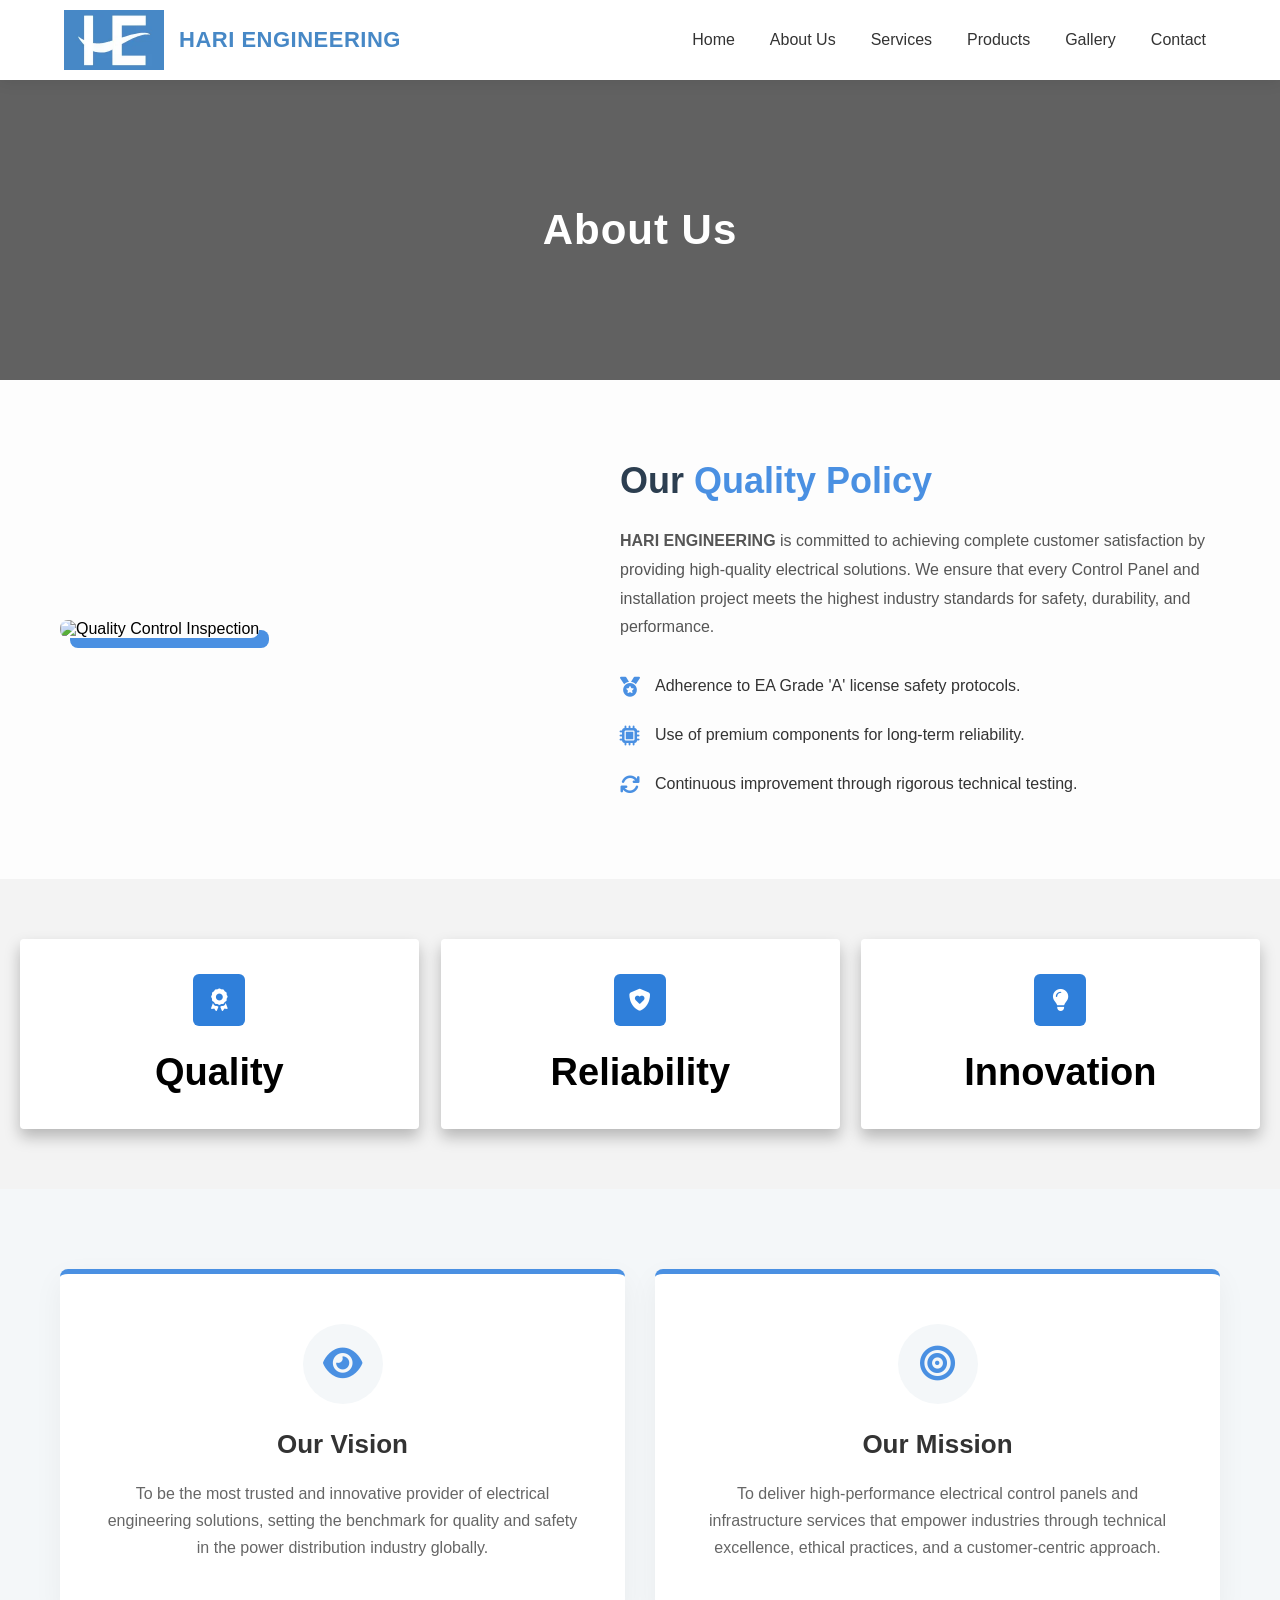
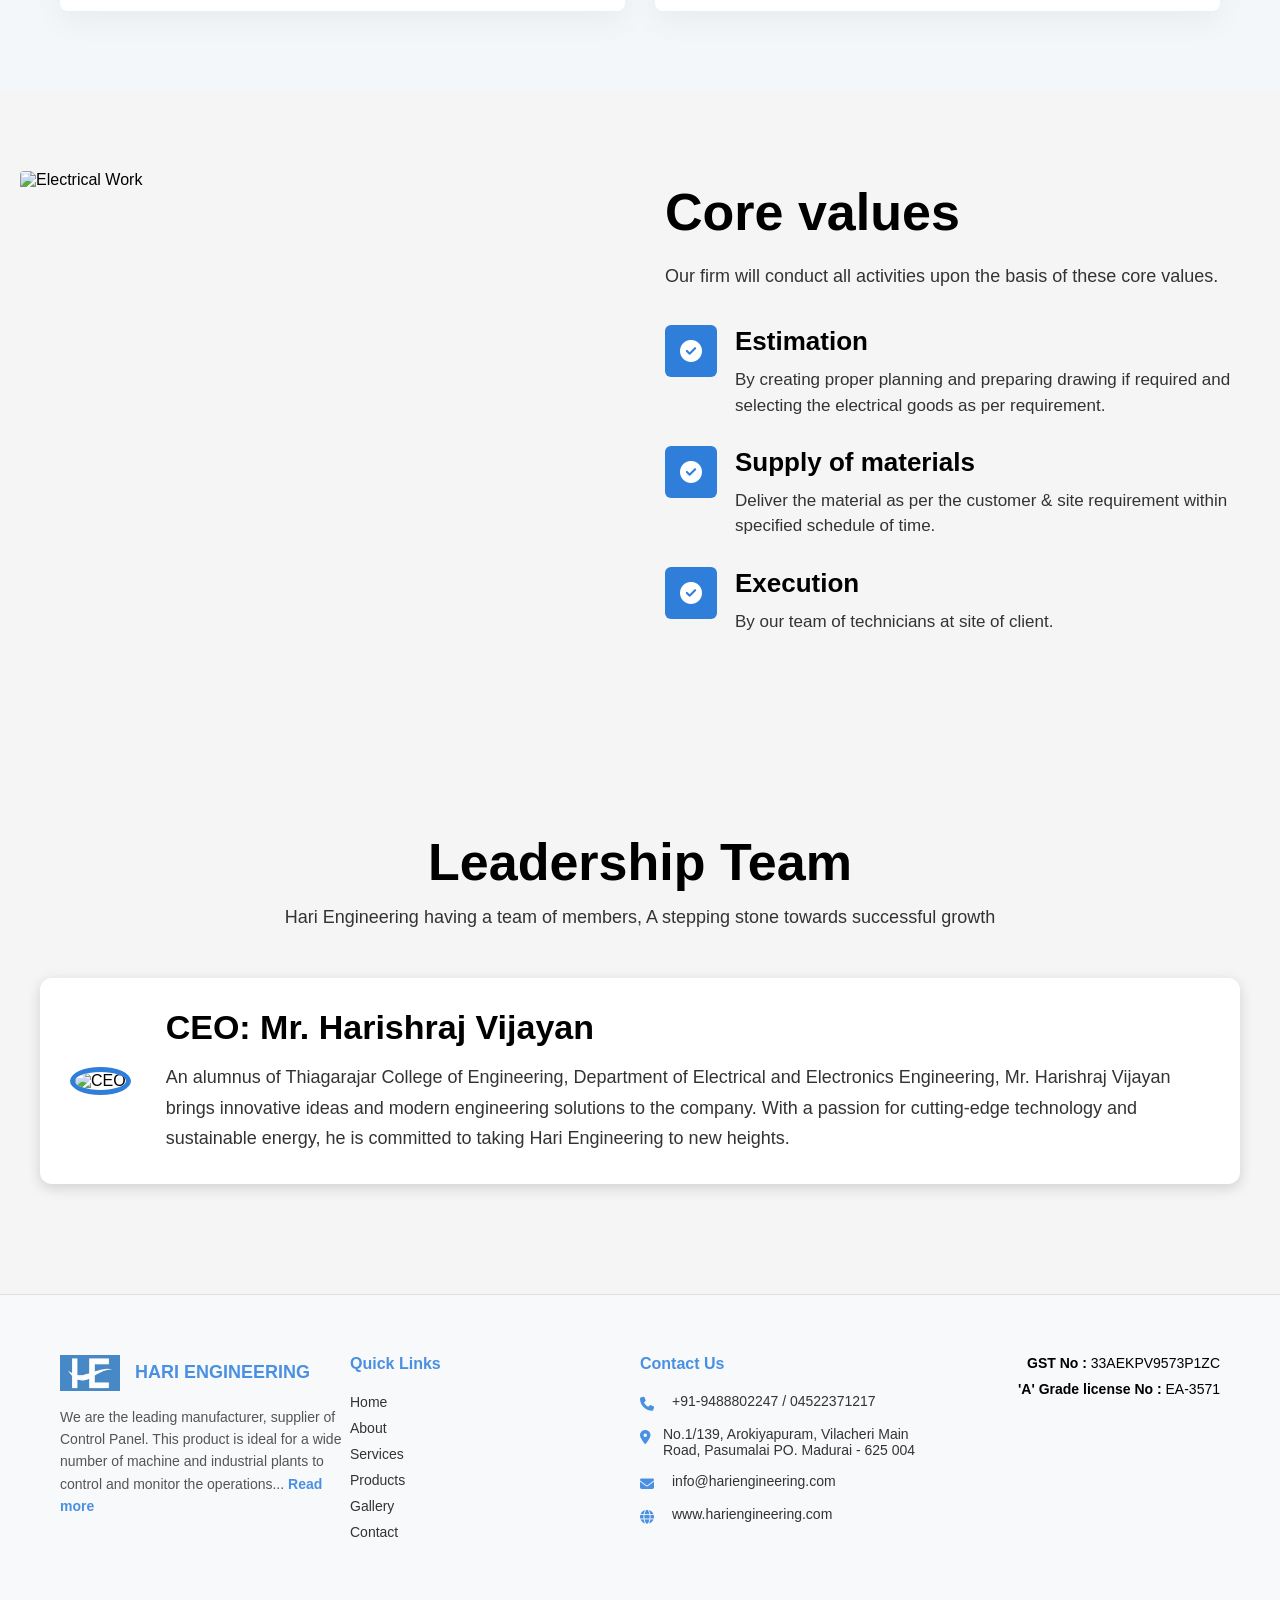
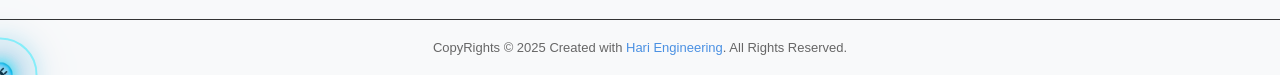
==== about.html @ 64776299 "finish" ====
<!doctype html>
<html lang="en">
  <head>
    <meta charset="UTF-8" />
    <meta name="viewport" content="width=device-width, initial-scale=1.0" />
    <title>Hari Engineering</title>
    <link rel="stylesheet" href="./assets/css/header.css" />
    <link rel="stylesheet" href="./assets/css/about-banner.css" />
    <link rel="stylesheet" href="./assets/css/about-content.css" />
    <link rel="stylesheet" href="./assets/css/footer.css" />
    <link
      rel="stylesheet"
      href="https://cdnjs.cloudflare.com/ajax/libs/font-awesome/6.5.2/css/all.min.css"
    />
    <link
      rel="stylesheet"
      href="https://cdnjs.cloudflare.com/ajax/libs/font-awesome/6.5.2/css/all.min.css"
    />
    <link rel="stylesheet" href="./assets/css/values.css" />
    <link rel="stylesheet" href="./assets/css/mission-vision.css" />
    <link rel="stylesheet" href="./assets/css/core-values.css" />
    <link rel="stylesheet" href="./assets/css/leadership.css" />

    <!-- AOS -->
    <link rel="stylesheet" href="https://unpkg.com/aos@2.3.4/dist/aos.css" />
  </head>

  <body>
    <header class="main-header">
      <nav class="navbar">
        <div class="logo-container">
          <a href="index.html" class="logo-link">
            <img
              src="./assets/images/logo.webp"
              alt="Hari Engineering Logo"
              class="header-logo"
            />
          </a>
          <div class="brand-text">
            <h1>HARI ENGINEERING</h1>
          </div>
        </div>

        <input type="checkbox" id="nav-check" />
        <label for="nav-check" class="nav-toggler">
          <span></span>
          <span></span>
          <span></span>
        </label>

        <ul class="nav-links">
          <li><a href="index.html">Home</a></li>
          <li><a href="about.html">About Us</a></li>
          <li><a href="services.html">Services</a></li>
          <li><a href="products.html">Products</a></li>
          <li><a href="gallery.html">Gallery</a></li>
          <li><a href="contact.html">Contact</a></li>
        </ul>
      </nav>
    </header>

    <section class="about-banner" data-aos="fade-up">
      <div class="banner-overlay">
        <div class="banner-content">
          <h1>About Us</h1>
        </div>
      </div>
    </section>

    <section class="quality-policy" data-aos="fade-right">
      <div class="container">
        <div class="policy-row">
          <div class="policy-image" data-aos="zoom-in">
            <img
              src="https://images.unsplash.com/photo-1504917595217-d4dc5ebe6122?q=80&w=800"
              alt="Quality Control Inspection"
            />
          </div>

          <div class="policy-content" data-aos="fade-left">
            <h2>Our <span class="highlight">Quality Policy</span></h2>
            <p>
              <strong>HARI ENGINEERING</strong> is committed to achieving
              complete customer satisfaction by providing high-quality
              electrical solutions. We ensure that every Control Panel and
              installation project meets the highest industry standards for
              safety, durability, and performance.
            </p>
            <div class="policy-points">
              <div class="point" data-aos="fade-up" data-aos-delay="100">
                <i class="fa-solid fa-medal"></i>
                <p>Adherence to EA Grade 'A' license safety protocols.</p>
              </div>
              <div class="point" data-aos="fade-up" data-aos-delay="200">
                <i class="fa-solid fa-microchip"></i>
                <p>Use of premium components for long-term reliability.</p>
              </div>
              <div class="point" data-aos="fade-up" data-aos-delay="300">
                <i class="fa-solid fa-arrows-rotate"></i>
                <p>
                  Continuous improvement through rigorous technical testing.
                </p>
              </div>
            </div>
          </div>
        </div>
      </div>
    </section>

    <section class="values-section" data-aos="fade-up">
      <div class="values-container">
        <div class="value-card" data-aos="flip-left" data-aos-delay="100">
          <div class="icon-box">
            <i class="fas fa-award"></i>
          </div>
          <h3>Quality</h3>
        </div>

        <div class="value-card" data-aos="flip-left" data-aos-delay="200">
          <div class="icon-box">
            <i class="fas fa-shield-heart"></i>
          </div>
          <h3>Reliability</h3>
        </div>

        <div class="value-card" data-aos="flip-left" data-aos-delay="300">
          <div class="icon-box">
            <i class="fas fa-lightbulb"></i>
          </div>
          <h3>Innovation</h3>
        </div>
      </div>
    </section>

    <section class="mission-vision" data-aos="fade-up">
      <div class="container">
        <div class="mv-grid">
          <div class="mv-card" data-aos="zoom-in-right">
            <div class="mv-icon">
              <i class="fa-solid fa-eye"></i>
            </div>
            <h3>Our Vision</h3>
            <p>
              To be the most trusted and innovative provider of electrical
              engineering solutions, setting the benchmark for quality and
              safety in the power distribution industry globally.
            </p>
          </div>

          <div class="mv-card" data-aos="zoom-in-left">
            <div class="mv-icon">
              <i class="fa-solid fa-bullseye"></i>
            </div>
            <h3>Our Mission</h3>
            <p>
              To deliver high-performance electrical control panels and
              infrastructure services that empower industries through technical
              excellence, ethical practices, and a customer-centric approach.
            </p>
          </div>
        </div>
      </div>
    </section>

    <section class="core-values" data-aos="fade-up">
      <div class="core-container">
        <div class="core-image" data-aos="zoom-in">
          <img
            src="https://images.unsplash.com/photo-1621905252507-b35492cc74b4?auto=format&fit=crop&w=1200&q=80"
            alt="Electrical Work"
          />
        </div>

        <div class="core-content" data-aos="fade-left">
          <h2>Core values</h2>
          <p class="subtitle">
            Our firm will conduct all activities upon the basis of these core
            values.
          </p>

          <div class="value-item" data-aos="fade-up" data-aos-delay="100">
            <div class="icon-box">
              <i class="fas fa-circle-check"></i>
            </div>
            <div>
              <h3>Estimation</h3>
              <p>
                By creating proper planning and preparing drawing if required
                and selecting the electrical goods as per requirement.
              </p>
            </div>
          </div>

          <div class="value-item" data-aos="fade-up" data-aos-delay="200">
            <div class="icon-box">
              <i class="fas fa-circle-check"></i>
            </div>
            <div>
              <h3>Supply of materials</h3>
              <p>
                Deliver the material as per the customer & site requirement
                within specified schedule of time.
              </p>
            </div>
          </div>

          <div class="value-item" data-aos="fade-up" data-aos-delay="300">
            <div class="icon-box">
              <i class="fas fa-circle-check"></i>
            </div>
            <div>
              <h3>Execution</h3>
              <p>By our team of technicians at site of client.</p>
            </div>
          </div>
        </div>
      </div>
    </section>

    <section class="leadership-section" data-aos="fade-up">
      <div class="leadership-container">
        <h2>Leadership Team</h2>
        <p class="leadership-subtitle">
          Hari Engineering having a team of members, A stepping stone towards
          successful growth
        </p>

        <div class="leader-card reverse" data-aos="zoom-in-up">
          <div class="leader-content">
            <h3>CEO: Mr. Harishraj Vijayan</h3>
            <p>
              An alumnus of Thiagarajar College of Engineering, Department of
              Electrical and Electronics Engineering, Mr. Harishraj Vijayan
              brings innovative ideas and modern engineering solutions to the
              company. With a passion for cutting-edge technology and
              sustainable energy, he is committed to taking Hari Engineering to
              new heights.
            </p>
          </div>

          <div class="leader-image">
            <img src="./assets/images/ceo.jpeg" alt="CEO" />
          </div>
        </div>
      </div>
    </section>

    <footer class="main-footer" data-aos="fade-up">
      <div class="footer-container">
        <div class="footer-col brand-info">
          <div class="footer-logo">
            <img src="./assets/images/logo.webp" alt="Hari Engineering Logo" />
            <div class="logo-text">
              <h3>HARI ENGINEERING</h3>
            </div>
          </div>
          <p class="brand-description">
            We are the leading manufacturer, supplier of Control Panel. This
            product is ideal for a wide number of machine and industrial plants
            to control and monitor the operations... <a href="#">Read more</a>
          </p>
        </div>

        <div class="footer-col">
          <h4>Quick Links</h4>
          <ul class="footer-links">
            <li><a href="index.html">Home</a></li>
            <li><a href="about.html">About</a></li>
            <li><a href="services.html">Services</a></li>
            <li><a href="products.html">Products</a></li>
            <li><a href="gallery.html">Gallery</a></li>
            <li><a href="contact.html">Contact</a></li>
          </ul>
        </div>

        <div class="footer-col">
          <h4>Contact Us</h4>
          <ul class="contact-details">
            <li>
              <i class="fa-solid fa-phone"></i>
              <span>+91-9488802247 / 04522371217</span>
            </li>
            <li>
              <i class="fa-solid fa-location-dot"></i>
              <span>
                No.1/139, Arokiyapuram, Vilacheri Main Road, Pasumalai PO.
                Madurai - 625 004
              </span>
            </li>
            <li>
              <i class="fa-solid fa-envelope"></i>
              <span>info@hariengineering.com</span>
            </li>
            <li>
              <i class="fa-solid fa-globe"></i>
              <span>www.hariengineering.com</span>
            </li>
          </ul>
        </div>

        <div class="footer-col license-info">
          <p><strong>GST No :</strong> 33AEKPV9573P1ZC</p>
          <p><strong>'A' Grade license No :</strong> EA-3571</p>
        </div>
      </div>

      <div class="footer-bottom">
        <p>
          CopyRights © 2025 Created with <span>Hari Engineering</span>. All
          Rights Reserved.
        </p>
      </div>
    </footer>

    <div class="electric-cursor"></div>

    <script src="./assets/js/header.js"></script>
    <script src="./assets/js/values.js"></script>
    <script src="./assets/js/core-values.js"></script>
    <script src="./assets/js/leadership.js"></script>

    <!-- AOS -->
    <script src="https://unpkg.com/aos@2.3.4/dist/aos.js"></script>
    <script>
      AOS.init({
        duration: 1000,
        once: true,
        offset: 120,
        easing: "ease-in-out",
      });
    </script>
  </body>
</html>
---- assets/css/header.css ----
/* --- RESET --- */
* {
  margin: 0;
  padding: 0;
  box-sizing: border-box;
  font-family: "Segoe UI", Tahoma, Geneva, Verdana, sans-serif;
}

/* --- HEADER --- */
.main-header {
  background-color: #ffffff;
  padding: 10px 5%;
  box-shadow: 0 2px 15px rgba(0, 0, 0, 0.08);
  position: sticky;
  top: 0;
  z-index: 9999;
}

.hero-section {
  position: relative;
  z-index: 1;
}

.navbar {
  display: flex;
  justify-content: space-between;
  align-items: center;
  max-width: 1400px;
  margin: 0 auto;
}

/* --- LOGO --- */
.logo-container {
  display: flex;
  align-items: center;
  gap: 15px;
}

.header-logo {
  height: 60px;
  width: auto;
  display: block;
  transition: transform 0.3s ease;
}

.header-logo:hover {
  transform: scale(1.05);
}

.brand-text h1 {
  font-size: 22px;
  color: #4788c6;
  letter-spacing: 0.5px;
  line-height: 1.1;
  font-weight: 700;
}

/* --- NAV LINKS --- */
.nav-links {
  display: flex;
  list-style: none;
  gap: 15px;
}

.nav-links a {
  text-decoration: none;
  color: #333;
  font-weight: 500;
  font-size: 16px;
  padding: 8px 10px;
  position: relative;
  transition: color 0.3s ease;
}

.nav-links a:hover {
  color: #4788c6;
  text-shadow:
    0 0 5px #4788c6,
    0 0 10px #4788c6,
    0 0 20px #4788c6,
    0 0 40px #00eaff;
  animation: flicker 0.8s infinite;
}

.nav-links a::after {
  content: "";
  position: absolute;
  left: 0;
  bottom: 0;
  width: 0%;
  height: 2px;
  background: linear-gradient(
    90deg,
    transparent,
    #00eaff,
    #4788c6,
    #00eaff,
    transparent
  );
  background-size: 200%;
  box-shadow:
    0 0 10px #00eaff,
    0 0 20px #4788c6;
  transition: width 0.4s ease;
}

.nav-links a:hover::after {
  width: 100%;
  animation: electricFlow 0.6s linear infinite;
}

@keyframes electricFlow {
  0% {
    background-position: 0%;
  }
  100% {
    background-position: 200%;
  }
}

@keyframes flicker {
  0%,
  18%,
  22%,
  25%,
  53%,
  57%,
  100% {
    opacity: 1;
  }
  20%,
  24%,
  55% {
    opacity: 0.4;
  }
}

/* --- MOBILE NAV --- */
#nav-check {
  display: none;
}

.nav-toggler {
  display: none;
  cursor: pointer;
}

@media (max-width: 992px) {
  .nav-toggler {
    display: block;
  }

  .nav-toggler span {
    display: block;
    width: 25px;
    height: 3px;
    background: #333;
    margin: 5px;
    transition: 0.3s;
    border-radius: 3px;
  }

  .nav-links {
    position: absolute;
    top: 100%;
    left: 0;
    width: 100%;
    background: #fff;
    flex-direction: column;
    align-items: center;
    max-height: 0;
    padding: 0;
    overflow: hidden;
    transition: max-height 0.4s ease-in-out;
    box-shadow: 0 10px 15px rgba(0, 0, 0, 0.05);
  }

  .nav-links li {
    width: 100%;
    border-top: 1px solid #f8f9fa;
  }

  .nav-links a {
    padding: 18px;
    display: block;
    text-align: center;
  }

  #nav-check:checked ~ .nav-links {
    max-height: 500px;
    padding-bottom: 10px;
  }
}

/* --- FIXED CONTACT --- */
.fixed-contact-container {
  position: fixed;
  bottom: 30px;
  left: 30px;
  right: 30px;
  display: flex;
  justify-content: space-between;
  align-items: center;
  z-index: 9999;
  pointer-events: none;
}

.whatsapp-fixed,
.contact-pill-fixed {
  pointer-events: auto;
}

.whatsapp-fixed img {
  width: 60px;
  height: 60px;
}

.contact-pill-fixed {
  display: flex;
  align-items: center;
  background: #ffffff;
  padding: 6px 6px 6px 20px;
  border-radius: 50px;
  box-shadow: 0 4px 20px rgba(0, 0, 0, 0.15);
}

.phone-fixed {
  background: #4788c6;
  width: 45px;
  height: 45px;
  display: flex;
  align-items: center;
  justify-content: center;
  border-radius: 50%;
}

/* --- MOBILE FIX --- */
@media (max-width: 768px) {
  .fixed-contact-container {
    bottom: 20px;
    left: 15px;
    right: 15px;
  }

  .contact-pill-fixed span {
    display: none;
  }

  .contact-pill-fixed {
    padding: 0;
    background: transparent;
    box-shadow: none;
  }
}

/* ========================= */
/* CUSTOM IMAGE CURSOR STYLE */
/* ========================= */

body.hide-cursor {
  cursor: none;
}

.electric-cursor {
  position: fixed;
  width: 25px;
  height: 25px;
  background: url("../images/cursor.png") no-repeat center center;
  background-size: contain;
  background-repeat: no-repeat;
  pointer-events: none;
  transform: translate(-50%, -50%);
  z-index: 99999;
  transition: transform 0.05s linear;
  filter: drop-shadow(0 0 8px #00eaff) drop-shadow(0 0 18px #4788c6);
}

/* Glow ring */
.electric-cursor::after {
  content: "";
  position: absolute;
  width: 70px;
  height: 70px;
  border: 2px solid rgba(0, 234, 255, 0.4);
  border-radius: 50%;
  top: 50%;
  left: 50%;
  transform: translate(-50%, -50%);
  animation: pulseRing 1s infinite;
}

@keyframes pulseRing {
  0% {
    transform: translate(-50%, -50%) scale(0.6);
    opacity: 0.8;
  }
  100% {
    transform: translate(-50%, -50%) scale(1.5);
    opacity: 0;
  }
}
---- assets/css/about-banner.css ----
.about-banner {
  /* Sample high-quality industrial background image */
  background-image: url("https://images.unsplash.com/photo-1581092160562-40aa08e78837?q=80&w=2000&auto=format&fit=crop");
  background-size: cover;
  background-position: center;
  background-repeat: no-repeat;
  height: 300px; /* Standard banner height */
  position: relative;
  width: 100%;
}

.banner-overlay {
  background-color: rgba(0, 0, 0, 0.6); /* Dark overlay to make text pop */
  width: 100%;
  height: 100%;
  display: flex;
  align-items: center;
  justify-content: center;
}

.banner-content h1 {
  color: #ffffff;
  font-size: 42px;
  font-weight: 700;
  text-transform: capitalize;
  letter-spacing: 1px;
  margin: 0;
  font-family: "Segoe UI", Tahoma, Geneva, Verdana, sans-serif;
}

/* --- Mobile Responsiveness --- */

@media (max-width: 768px) {
  .about-banner {
    height: 200px; /* Slightly shorter on mobile */
  }

  .banner-content h1 {
    font-size: 32px; /* Smaller font for mobile screens */
  }
}

@media (max-width: 480px) {
  .about-banner {
    height: 150px;
  }

  .banner-content h1 {
    font-size: 28px;
  }
}
---- assets/css/about-content.css ----
.quality-policy {
  padding: 80px 0;
  background-color: #fdfdfd;
  font-family: "Segoe UI", Tahoma, Geneva, Verdana, sans-serif;
}

.container {
  max-width: 1200px;
  margin: 0 auto;
  padding: 0 20px;
}

.policy-row {
  display: flex;
  align-items: center;
  gap: 60px;
}

.policy-image {
  flex: 1;
}

.policy-image img {
  width: 100%;
  border-radius: 8px;
  box-shadow: 10px 10px 0px #4a90e2; /* Creative accent border */
}

.policy-content {
  flex: 1.2;
}

.policy-content h2 {
  font-size: 36px;
  color: #2c3e50;
  margin-bottom: 25px;
}

.policy-content .highlight {
  color: #4a90e2;
}

.policy-content p {
  font-size: 16px;
  line-height: 1.8;
  color: #555;
  margin-bottom: 30px;
}

.policy-points {
  display: flex;
  flex-direction: column;
  gap: 20px;
}

.point {
  display: flex;
  align-items: flex-start;
  gap: 15px;
}

.point i {
  font-size: 20px;
  color: #4a90e2;
  margin-top: 5px;
}

.point p {
  margin: 0;
  font-weight: 500;
  color: #333;
}

/* --- Responsive Design --- */

@media (max-width: 992px) {
  .policy-row {
    flex-direction: column; /* Stack image on top for tablets */
    gap: 40px;
    text-align: center;
  }

  .point {
    justify-content: center;
    text-align: left;
  }
}

@media (max-width: 576px) {
  .policy-content h2 {
    font-size: 28px;
  }

  .policy-image img {
    box-shadow: 5px 5px 0px #4a90e2;
  }
}
---- assets/css/footer.css ----
.main-footer {
  background-color: #f8f9fa; /* Light grey background from your image */
  padding: 60px 0 20px 0;
  font-family: "Segoe UI", Arial, sans-serif;
  border-top: 1px solid #e0e0e0;
}

.footer-container {
  max-width: 1200px;
  margin: 0 auto;
  display: flex;
  justify-content: space-between;
  padding: 0 20px;
  flex-wrap: wrap;
}

.footer-col {
  flex: 1;
  min-width: 250px;
  margin-bottom: 30px;
}

/* Brand styling */
.footer-logo {
  display: flex;
  align-items: center;
  margin-bottom: 15px;
}

.footer-logo img {
  width: 60px;
  margin-right: 15px;
}

.logo-text h3 {
  margin: 0;
  color: #4a90e2;
  font-size: 18px;
}

.brand-description {
  font-size: 14px;
  line-height: 1.6;
  color: #555;
  max-width: 300px;
}

.brand-description a {
  color: #4a90e2;
  text-decoration: none;
  font-weight: 600;
}

/* Column Headings */
.footer-col h4 {
  color: #4a90e2;
  margin-bottom: 20px;
  position: relative;
}

/* Lists */
.footer-links,
.contact-details {
  list-style: none;
  padding: 0;
}

.footer-links li {
  margin-bottom: 8px;
}

.footer-links a {
  text-decoration: none;
  color: #333;
  font-size: 14px;
  transition: 0.3s;
}

.footer-links a:hover {
  color: #4a90e2;
  padding-left: 5px;
}

/* Contact Icons */
.contact-details li {
  display: flex;
  align-items: flex-start;
  margin-bottom: 15px;
  font-size: 14px;
  color: #333;
}

.contact-details i {
  color: #4a90e2;
  margin-right: 12px;
  margin-top: 4px;
  width: 20px;
}

/* License Info */
.license-info {
  text-align: right;
  font-size: 14px;
}

.license-info p {
  margin-bottom: 10px;
}

/* Bottom Bar */
.footer-bottom {
  border-top: 1px solid #333;
  margin-top: 40px;
  padding-top: 20px;
  text-align: center;
  font-size: 13px;
  color: #666;
}

.footer-bottom span {
  color: #4a90e2;
}

/* --- Mobile Responsiveness --- */
@media (max-width: 768px) {
  .footer-container {
    flex-direction: column;
    text-align: left;
  }

  .footer-col {
    width: 100%;
    border-bottom: 1px solid #eee;
    padding-bottom: 20px;
  }

  .license-info {
    text-align: left;
  }
}
---- assets/css/values.css ----
* {
  margin: 0;
  padding: 0;
  box-sizing: border-box;
  font-family: Arial, sans-serif;
}

body {
  background: #f3f3f3;
}

.values-section {
  padding: 60px 20px;
}

.values-container {
  max-width: 1500px;
  margin: auto;
  display: grid;
  grid-template-columns: repeat(3, 1fr);
  gap: 22px;
}

.value-card {
  background: #fff;
  padding: 35px 20px;
  text-align: center;
  border-radius: 4px;
  box-shadow: 0 8px 15px rgba(0, 0, 0, 0.25);
  transition: all 0.4s ease;
  cursor: pointer;
}

.value-card:hover {
  transform: translateY(-8px);
  box-shadow: 0 12px 22px rgba(0, 0, 0, 0.3);
}

.icon-box {
  width: 55px;
  height: 55px;
  background: #4a90e2;
  margin: 0 auto 25px;
  border-radius: 8px;
  display: flex;
  align-items: center;
  justify-content: center;
}

.icon-box i {
  font-size: 28px;
  color: white;
}

.value-card h3 {
  font-size: 38px;
  font-weight: 700;
  color: #000;
}

/* Tablet */
@media (max-width: 992px) {
  .values-container {
    grid-template-columns: repeat(2, 1fr);
  }

  .value-card h3 {
    font-size: 30px;
  }
}

/* Mobile */
@media (max-width: 600px) {
  .values-container {
    grid-template-columns: 1fr;
  }

  .value-card {
    padding: 30px 15px;
  }

  .value-card h3 {
    font-size: 26px;
  }

  .icon-box {
    width: 50px;
    height: 50px;
  }

  .icon-box i {
    font-size: 24px;
  }
}
---- assets/css/mission-vision.css ----
.mission-vision {
  padding: 80px 0;
  background-color: #f4f7f9;
  font-family: "Segoe UI", Tahoma, Geneva, Verdana, sans-serif;
}

.container {
  max-width: 1200px;
  margin: 0 auto;
  padding: 0 20px;
}

.mv-grid {
  display: grid;
  grid-template-columns: repeat(2, 1fr); /* 2 columns on desktop */
  gap: 30px;
}

.mv-card {
  background: #ffffff;
  padding: 50px 40px;
  border-radius: 8px;
  text-align: center;
  box-shadow: 0 10px 30px rgba(0, 0, 0, 0.05);
  border-top: 5px solid #4a90e2; /* Brand Blue accent */
  transition:
    transform 0.3s ease,
    box-shadow 0.3s ease;
}

.mv-card:hover {
  transform: translateY(-10px);
  box-shadow: 0 15px 40px rgba(0, 0, 0, 0.1);
}

.mv-icon {
  width: 80px;
  height: 80px;
  background-color: #f4f7f9;
  color: #4a90e2;
  font-size: 35px;
  border-radius: 50%;
  display: flex;
  align-items: center;
  justify-content: center;
  margin: 0 auto 25px auto;
}

.mv-card h3 {
  font-size: 26px;
  color: #333;
  margin-bottom: 20px;
  font-weight: 700;
}

.mv-card p {
  font-size: 16px;
  line-height: 1.7;
  color: #666;
  margin: 0;
}

/* --- Any Device Responsiveness --- */

@media (max-width: 768px) {
  .mv-grid {
    grid-template-columns: 1fr; /* Stacks vertically on tablets/phones */
    gap: 20px;
  }

  .mv-card {
    padding: 40px 25px;
  }

  .mission-vision {
    padding: 60px 0;
  }
}

@media (max-width: 480px) {
  .mv-card h3 {
    font-size: 22px;
  }

  .mv-card p {
    font-size: 15px;
  }
}
---- assets/css/core-values.css ----
.core-values {
  padding: 80px 20px;
  background: #f5f5f5;
}

.core-container {
  max-width: 1400px;
  margin: auto;
  display: flex;
  align-items: flex-start;
  justify-content: space-between;
  gap: 50px;
}

/* LEFT IMAGE */
.core-image {
  flex: 1;
}

.core-image img {
  width: 100%;
  max-width: 650px;
  height: 420px;
  object-fit: cover;
  display: block;
  border-radius: 4px;
}

/* RIGHT CONTENT */
.core-content {
  flex: 1;
  padding-top: 10px;
  display: flex;
  flex-direction: column;
}

.core-content h2 {
  font-size: 52px;
  font-weight: 700;
  color: #000;
  margin-bottom: 18px;
  line-height: 1.2;
}

.subtitle {
  font-size: 18px;
  color: #333;
  line-height: 1.6;
  margin-bottom: 35px;
  max-width: 600px;
}

/* VALUE ITEMS */
.value-item {
  display: flex;
  align-items: flex-start;
  gap: 18px;
  margin-bottom: 28px;
  width: 100%;
}

.value-item > div:last-child {
  flex: 1;
}

.icon-box {
  width: 52px;
  min-width: 52px;
  height: 52px;
  background: #2f7fda;
  border-radius: 6px;
  display: flex;
  align-items: center;
  justify-content: center;
  flex-shrink: 0;
}

.icon-box i {
  color: #fff;
  font-size: 22px;
}

/* TEXT RESET */
.value-item h3,
.value-item p {
  margin: 0;
}

.value-item h3 {
  font-size: 26px;
  font-weight: 700;
  color: #000;
  margin-bottom: 8px;
  line-height: 1.3;
}

.value-item p {
  font-size: 17px;
  color: #333;
  line-height: 1.5;
  margin-top: 8px;
  max-width: 550px;
}

/* TABLET */
@media (max-width: 992px) {
  .core-container {
    flex-direction: column;
    gap: 35px;
  }

  .core-image img {
    max-width: 100%;
    height: 380px;
  }

  .core-content h2 {
    font-size: 40px;
  }

  .subtitle {
    font-size: 16px;
  }

  .value-item h3 {
    font-size: 24px;
  }

  .value-item p {
    font-size: 16px;
  }
}

/* MOBILE */
@media (max-width: 600px) {
  .core-values {
    padding: 60px 15px;
  }

  .core-container {
    gap: 25px;
  }

  .core-image img {
    height: 260px;
  }

  .core-content h2 {
    font-size: 32px;
  }

  .subtitle {
    font-size: 15px;
    margin-bottom: 28px;
  }

  .value-item {
    gap: 14px;
    margin-bottom: 22px;
  }

  .value-item h3 {
    font-size: 21px;
  }

  .value-item p {
    font-size: 14px;
    margin-top: 6px;
  }

  .icon-box {
    width: 42px;
    min-width: 42px;
    height: 42px;
  }

  .icon-box i {
    font-size: 18px;
  }
}
---- assets/css/leadership.css ----
.leadership-section {
  padding: 80px 20px;
  background: #f5f5f5;
}

.leadership-container {
  max-width: 1200px;
  margin: auto;
}

.leadership-container h2 {
  text-align: center;
  font-size: 52px;
  font-weight: 700;
  margin-bottom: 15px;
  color: #000;
}

.leadership-subtitle {
  text-align: center;
  font-size: 18px;
  color: #333;
  margin-bottom: 50px;
}

/* Cards */
.leader-card {
  display: flex;
  align-items: center;
  gap: 35px;
  background: #fff;
  padding: 30px;
  border-radius: 12px;
  box-shadow: 0 4px 14px rgba(0, 0, 0, 0.15);
  margin-bottom: 30px;
}

.leader-card.reverse {
  flex-direction: row-reverse;
}

.leader-image img {
  width: 180px;
  height: 180px;
  border-radius: 50%;
  object-fit: cover;
  border: 5px solid #2f7fda;
}

.leader-content {
  flex: 1;
}

.leader-content h3 {
  font-size: 34px;
  font-weight: 700;
  margin-bottom: 15px;
  color: #000;
}

.leader-content p {
  font-size: 18px;
  line-height: 1.7;
  color: #333;
}

/* Tablet */
@media (max-width: 992px) {
  .leader-card,
  .leader-card.reverse {
    flex-direction: column;
    text-align: center;
  }

  .leader-content h3 {
    font-size: 28px;
  }

  .leader-content p {
    font-size: 16px;
  }
}

/* Mobile */
@media (max-width: 600px) {
  .leadership-section {
    padding: 60px 15px;
  }

  .leadership-container h2 {
    font-size: 34px;
  }

  .leadership-subtitle {
    font-size: 15px;
    margin-bottom: 35px;
  }

  .leader-card {
    padding: 22px;
    gap: 20px;
  }

  .leader-image img {
    width: 130px;
    height: 130px;
  }

  .leader-content h3 {
    font-size: 22px;
  }

  .leader-content p {
    font-size: 14px;
    line-height: 1.6;
  }
}
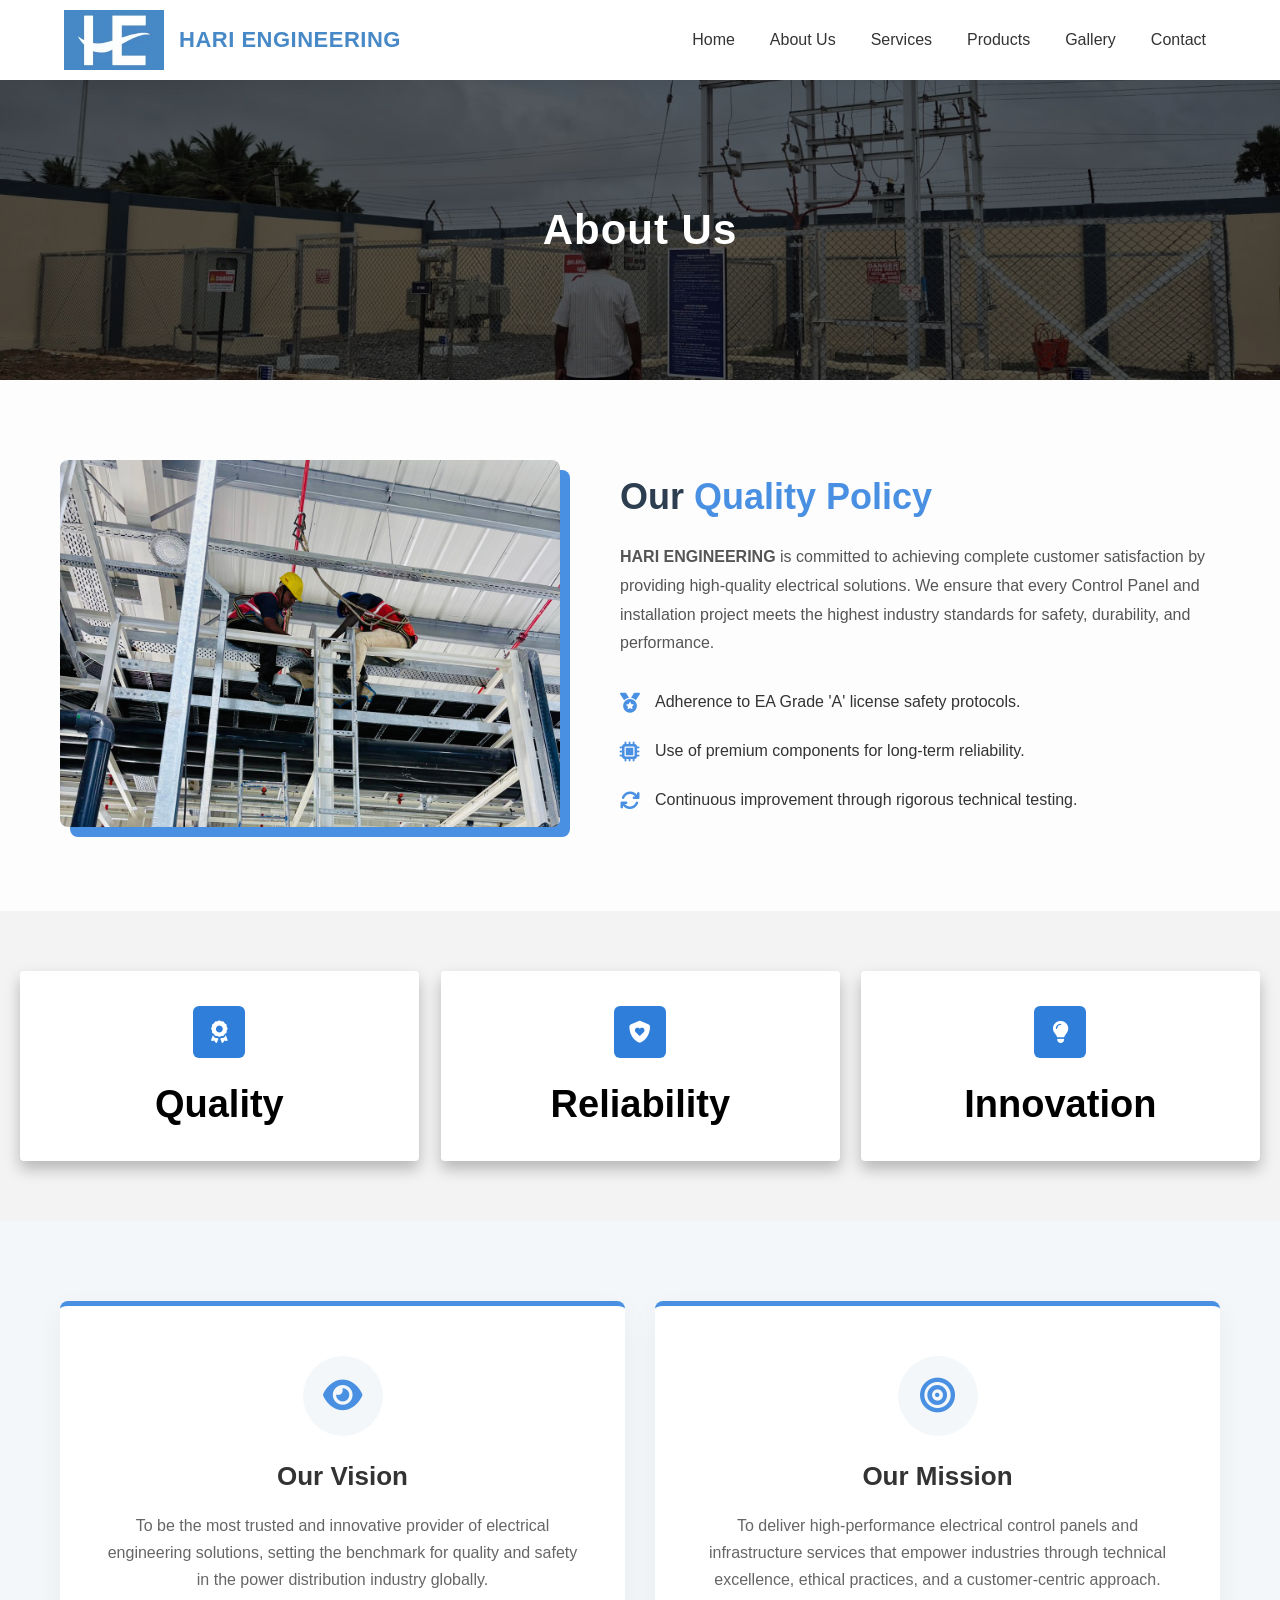
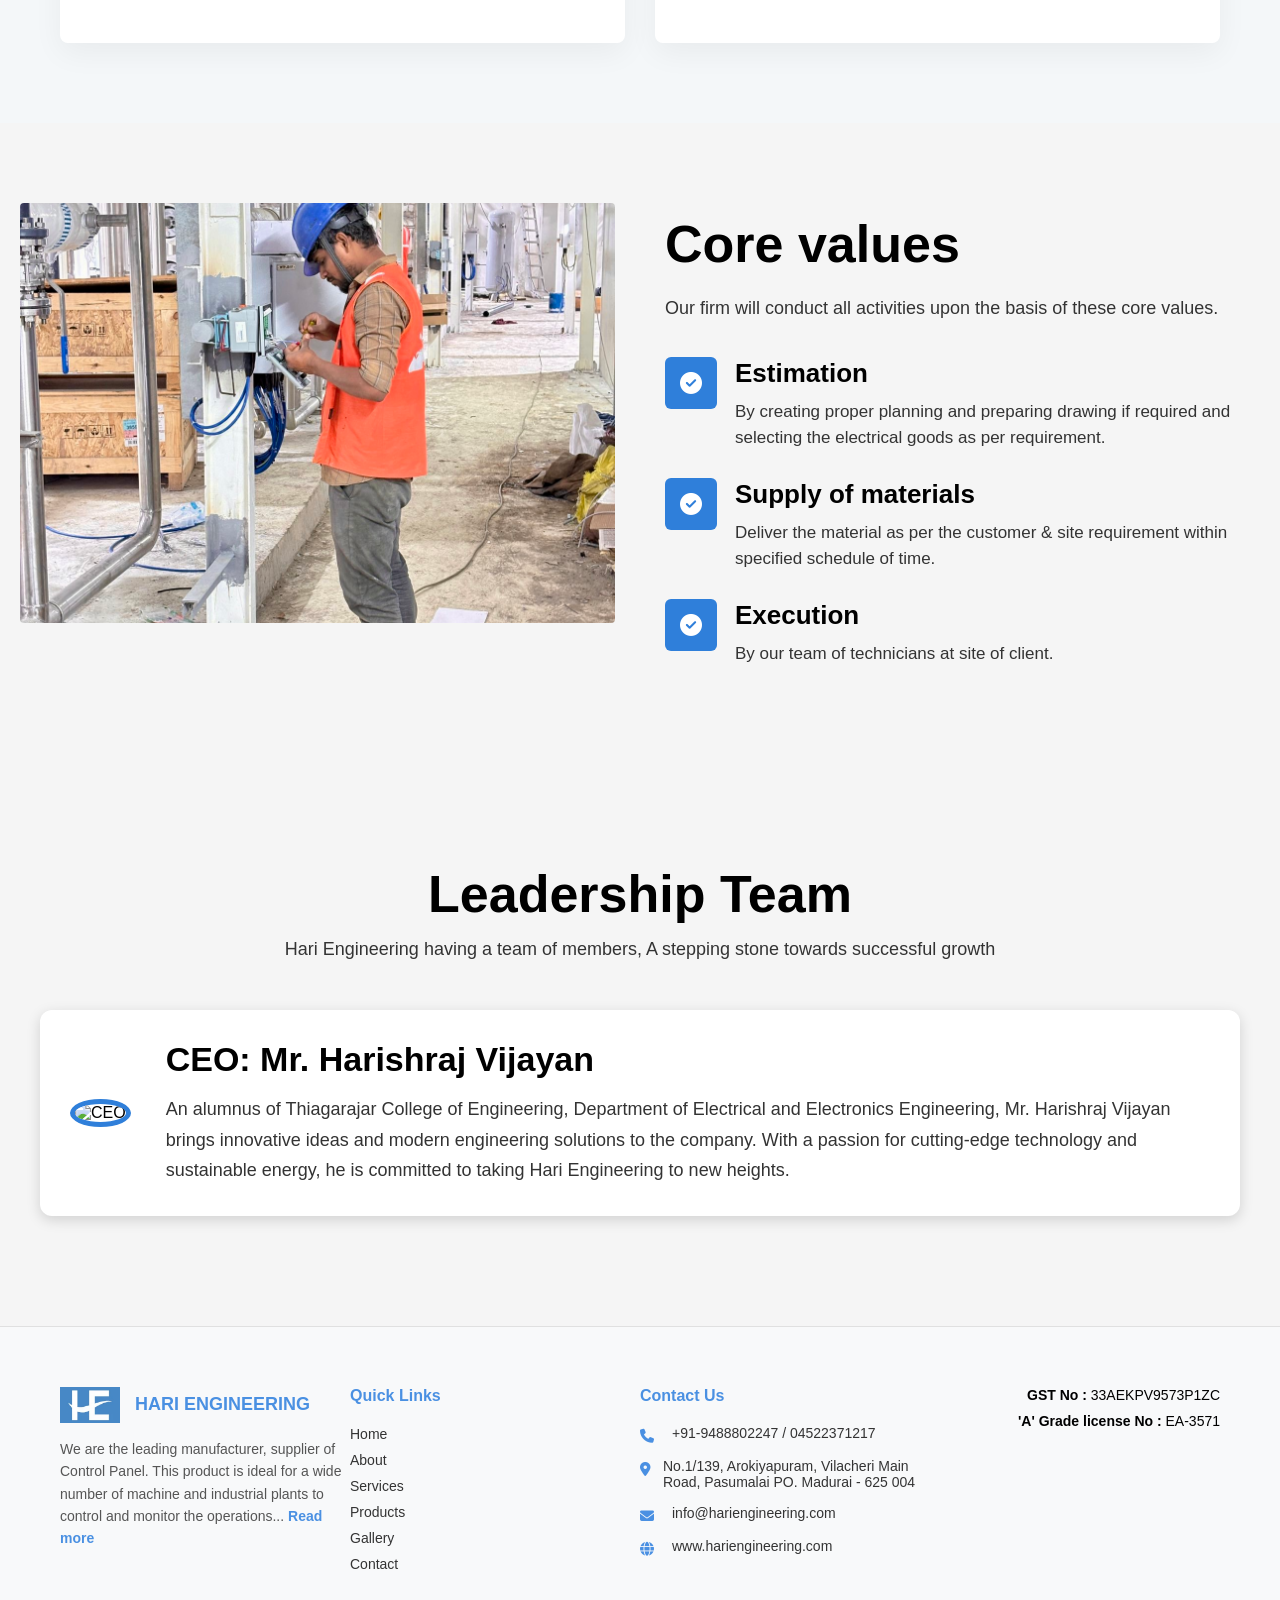
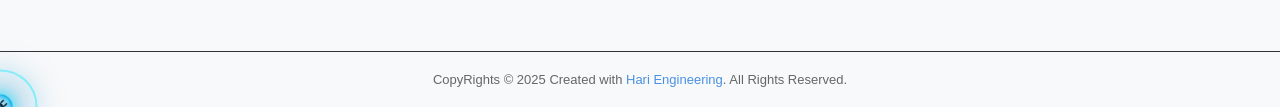
==== commit fdefd67b: "finish" ====
--- a/about.html
+++ b/about.html
@@ -72,7 +72,7 @@
         <div class="policy-row">
           <div class="policy-image" data-aos="zoom-in">
             <img
-              src="https://images.unsplash.com/photo-1504917595217-d4dc5ebe6122?q=80&w=800"
+              src="./assets/images/1.jpeg"
               alt="Quality Control Inspection"
             />
           </div>
@@ -165,10 +165,7 @@
     <section class="core-values" data-aos="fade-up">
       <div class="core-container">
         <div class="core-image" data-aos="zoom-in">
-          <img
-            src="https://images.unsplash.com/photo-1621905252507-b35492cc74b4?auto=format&fit=crop&w=1200&q=80"
-            alt="Electrical Work"
-          />
+          <img src="./assets/images/2.jpeg" alt="Electrical Work" />
         </div>
 
         <div class="core-content" data-aos="fade-left">
--- a/assets/css/about-banner.css
+++ b/assets/css/about-banner.css
@@ -1,6 +1,6 @@
 .about-banner {
   /* Sample high-quality industrial background image */
-  background-image: url("https://images.unsplash.com/photo-1581092160562-40aa08e78837?q=80&w=2000&auto=format&fit=crop");
+  background-image: url("../images/11.jpeg");
   background-size: cover;
   background-position: center;
   background-repeat: no-repeat;
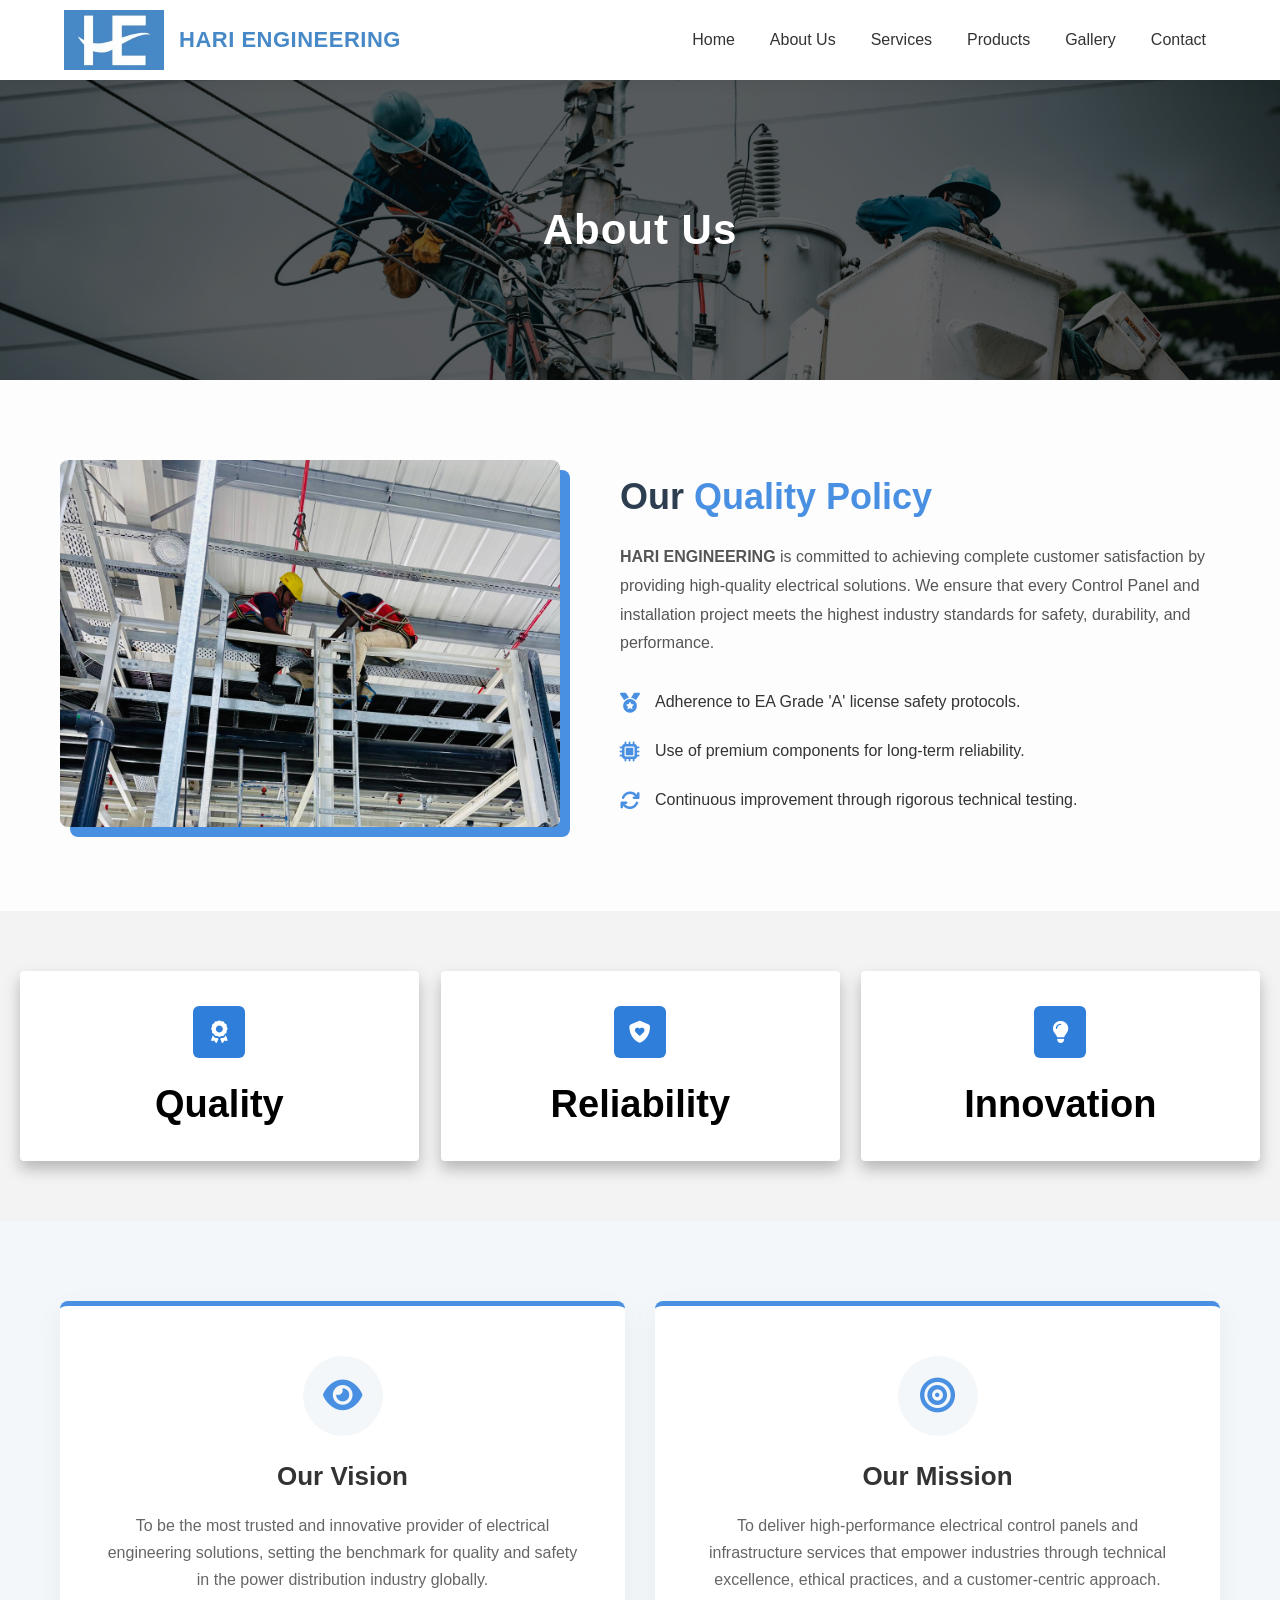
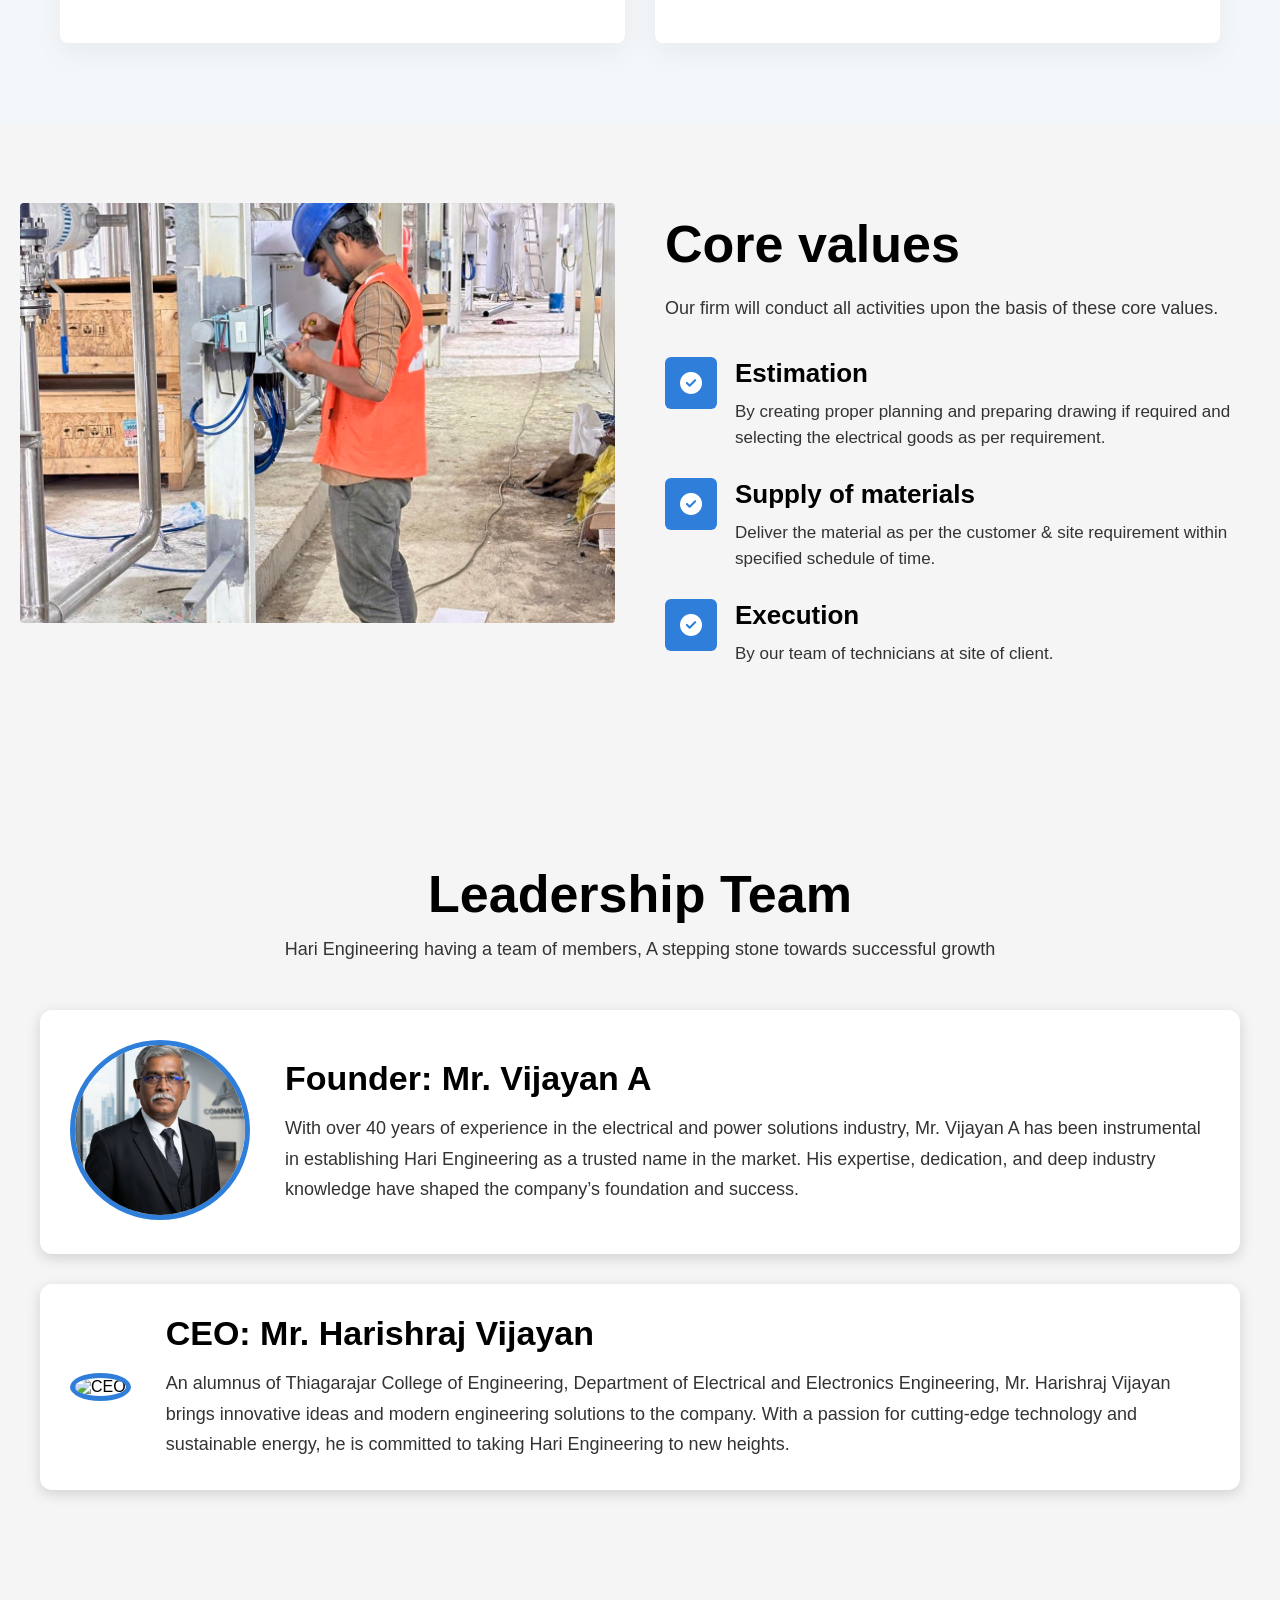
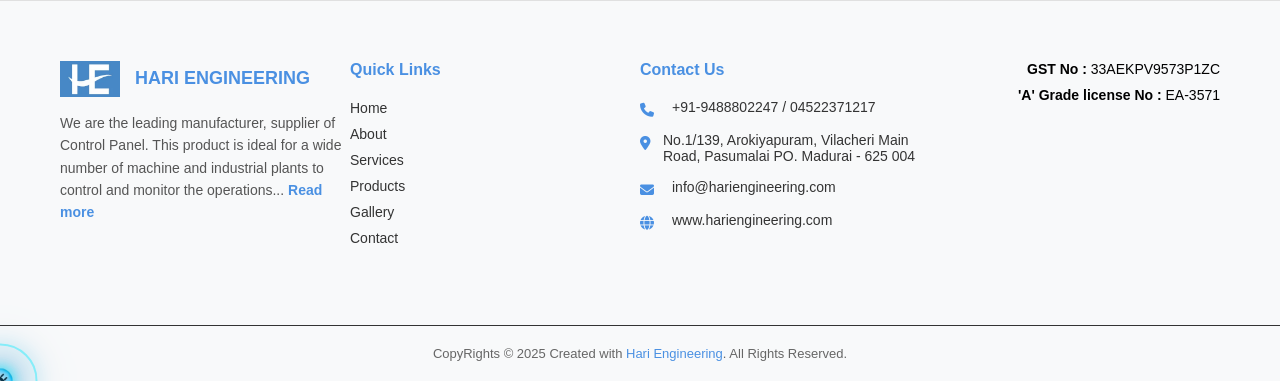
==== commit b0729df0: "finish" ====
--- a/about.html
+++ b/about.html
@@ -221,6 +221,23 @@
           Hari Engineering having a team of members, A stepping stone towards
           successful growth
         </p>
+
+        <div class="leader-card reverse" data-aos="zoom-in-up">
+          <div class="leader-content">
+            <h3>Founder: Mr. Vijayan A</h3>
+            <p>
+              With over 40 years of experience in the electrical and power
+              solutions industry, Mr. Vijayan A has been instrumental in
+              establishing Hari Engineering as a trusted name in the market. His
+              expertise, dedication, and deep industry knowledge have shaped the
+              company’s foundation and success.
+            </p>
+          </div>
+
+          <div class="leader-image">
+            <img src="./assets/images/founder.jpeg" alt="Founder" />
+          </div>
+        </div>
 
         <div class="leader-card reverse" data-aos="zoom-in-up">
           <div class="leader-content">
--- a/assets/css/about-banner.css
+++ b/assets/css/about-banner.css
@@ -1,6 +1,6 @@
 .about-banner {
   /* Sample high-quality industrial background image */
-  background-image: url("../images/11.jpeg");
+  background-image: url("../images/new/2.jpg");
   background-size: cover;
   background-position: center;
   background-repeat: no-repeat;
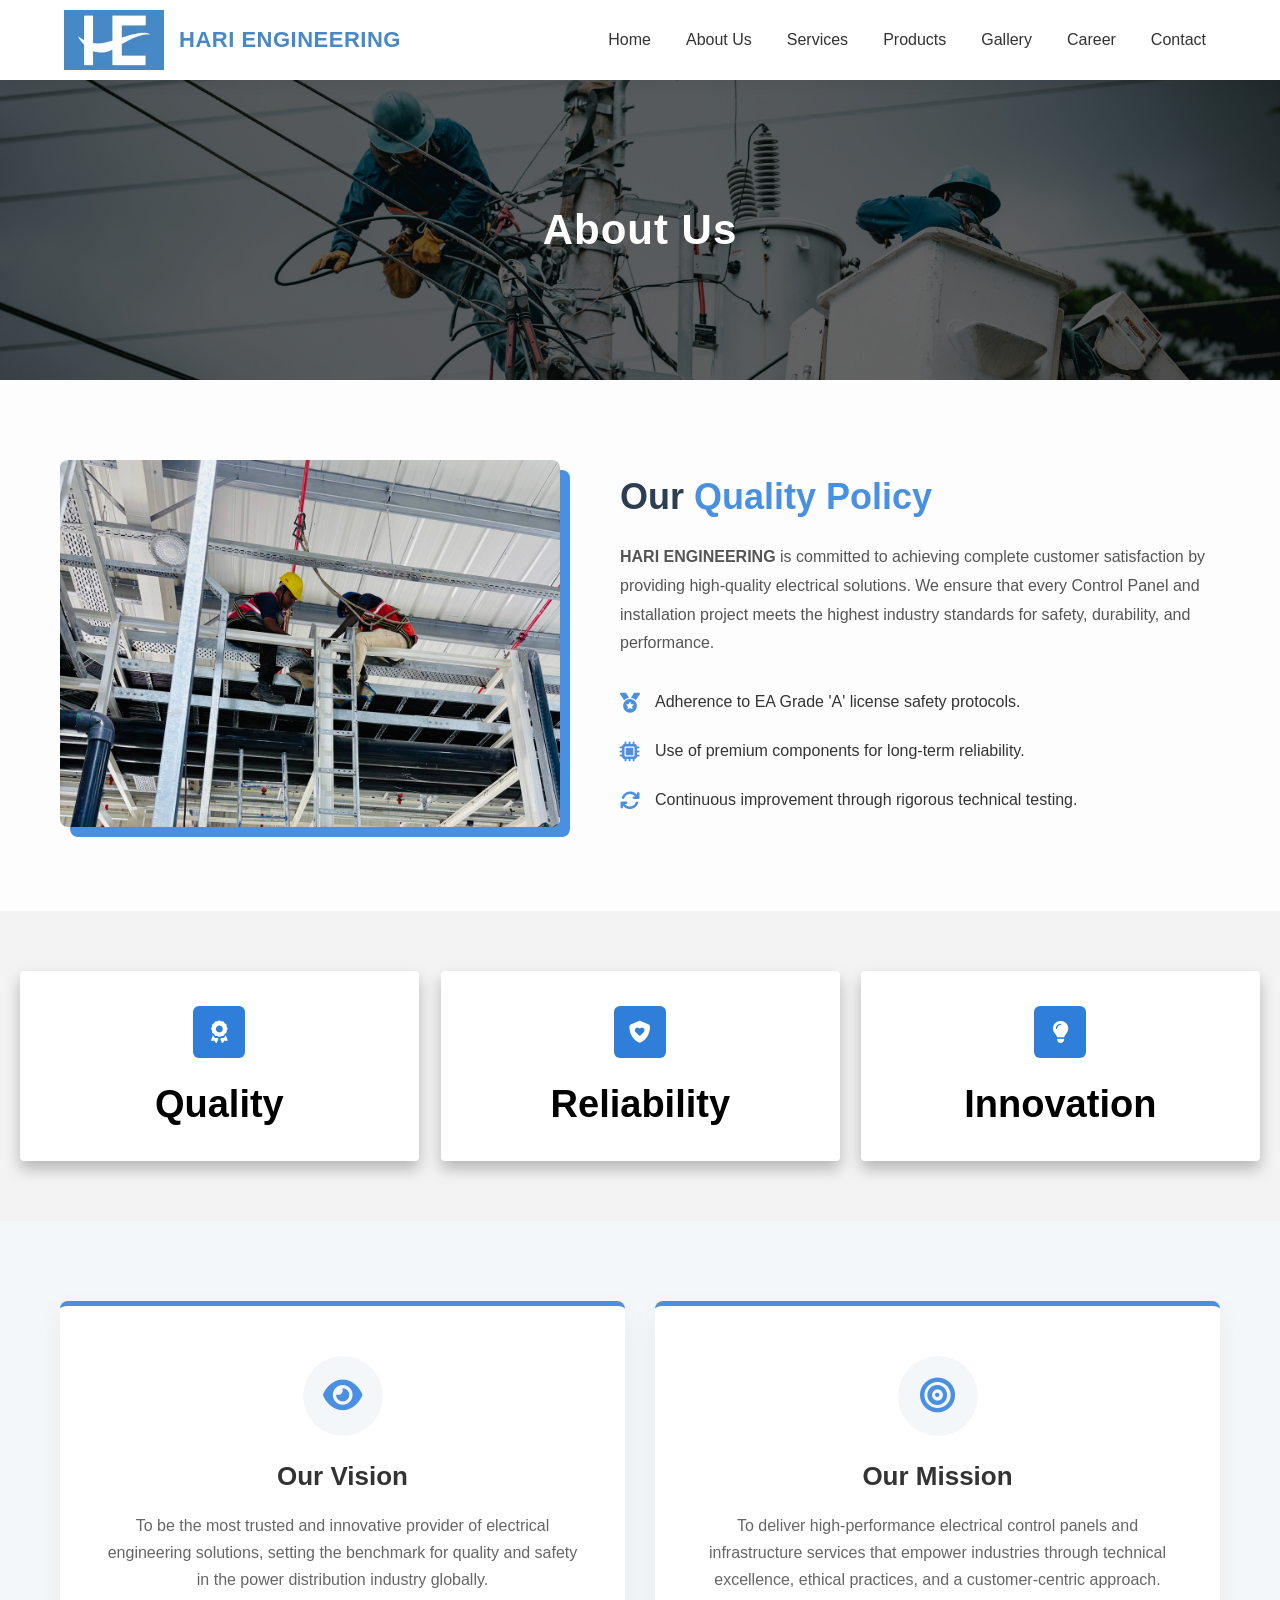
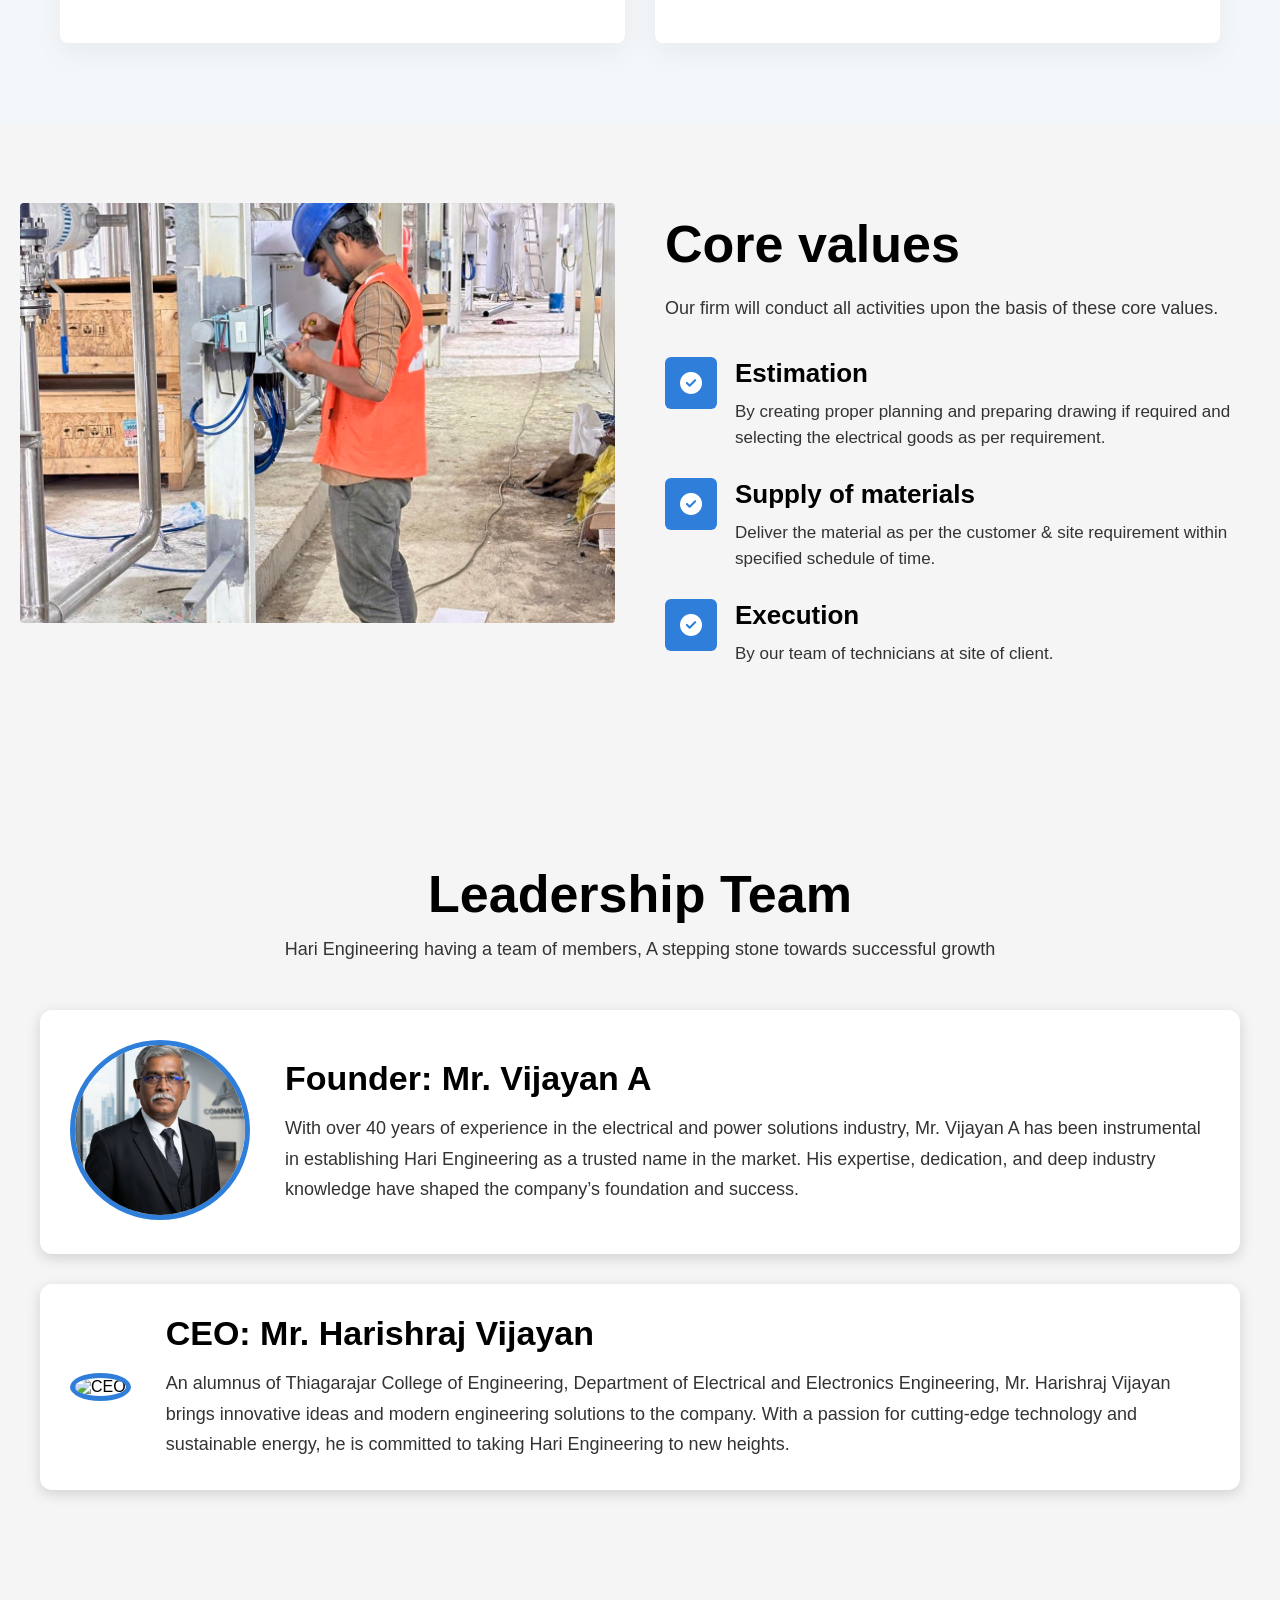
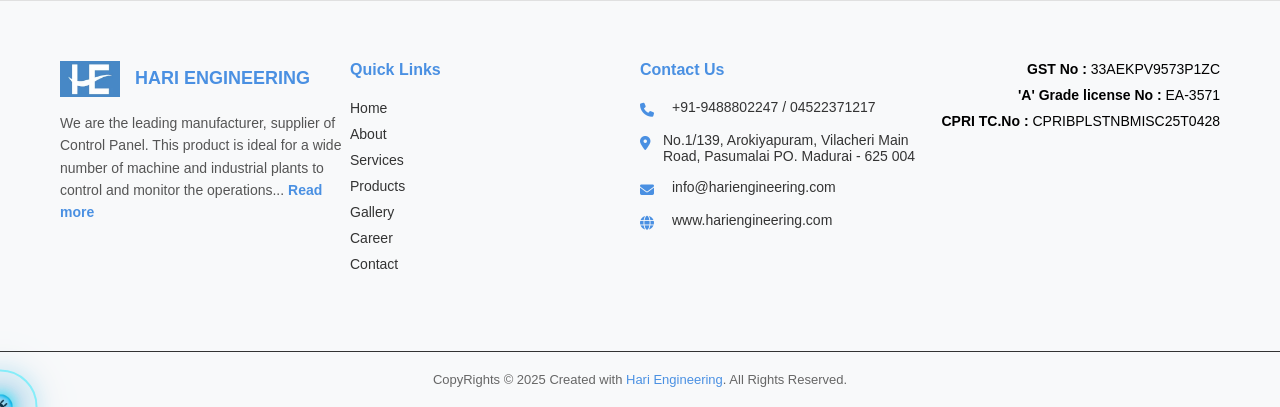
==== commit b173243b: "finish" ====
--- a/about.html
+++ b/about.html
@@ -54,6 +54,7 @@
           <li><a href="services.html">Services</a></li>
           <li><a href="products.html">Products</a></li>
           <li><a href="gallery.html">Gallery</a></li>
+          <li><a href="career.html">Career</a></li>
           <li><a href="contact.html">Contact</a></li>
         </ul>
       </nav>
@@ -283,6 +284,7 @@
             <li><a href="services.html">Services</a></li>
             <li><a href="products.html">Products</a></li>
             <li><a href="gallery.html">Gallery</a></li>
+            <li><a href="career.html">Career</a></li>
             <li><a href="contact.html">Contact</a></li>
           </ul>
         </div>
@@ -315,6 +317,7 @@
         <div class="footer-col license-info">
           <p><strong>GST No :</strong> 33AEKPV9573P1ZC</p>
           <p><strong>'A' Grade license No :</strong> EA-3571</p>
+          <p><strong>CPRI TC.No :</strong> CPRIBPLSTNBMISC25T0428</p>
         </div>
       </div>
 
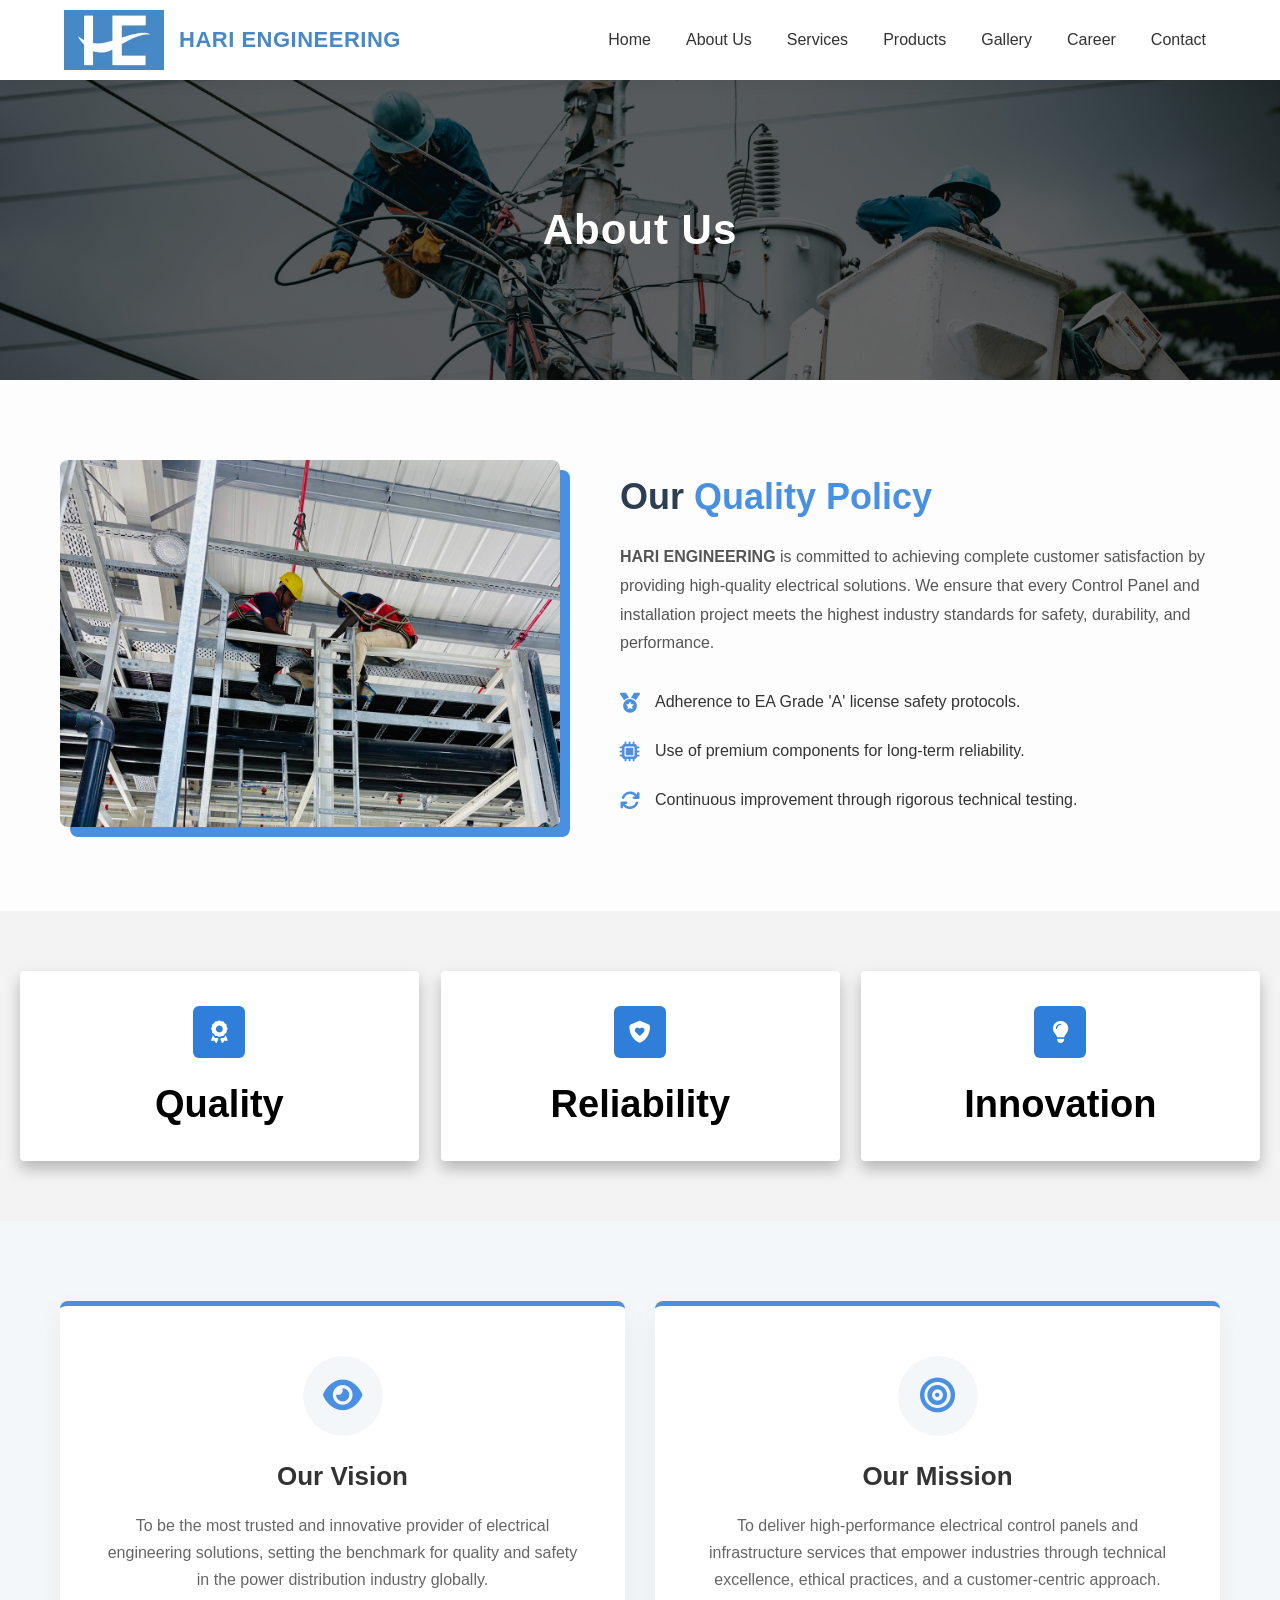
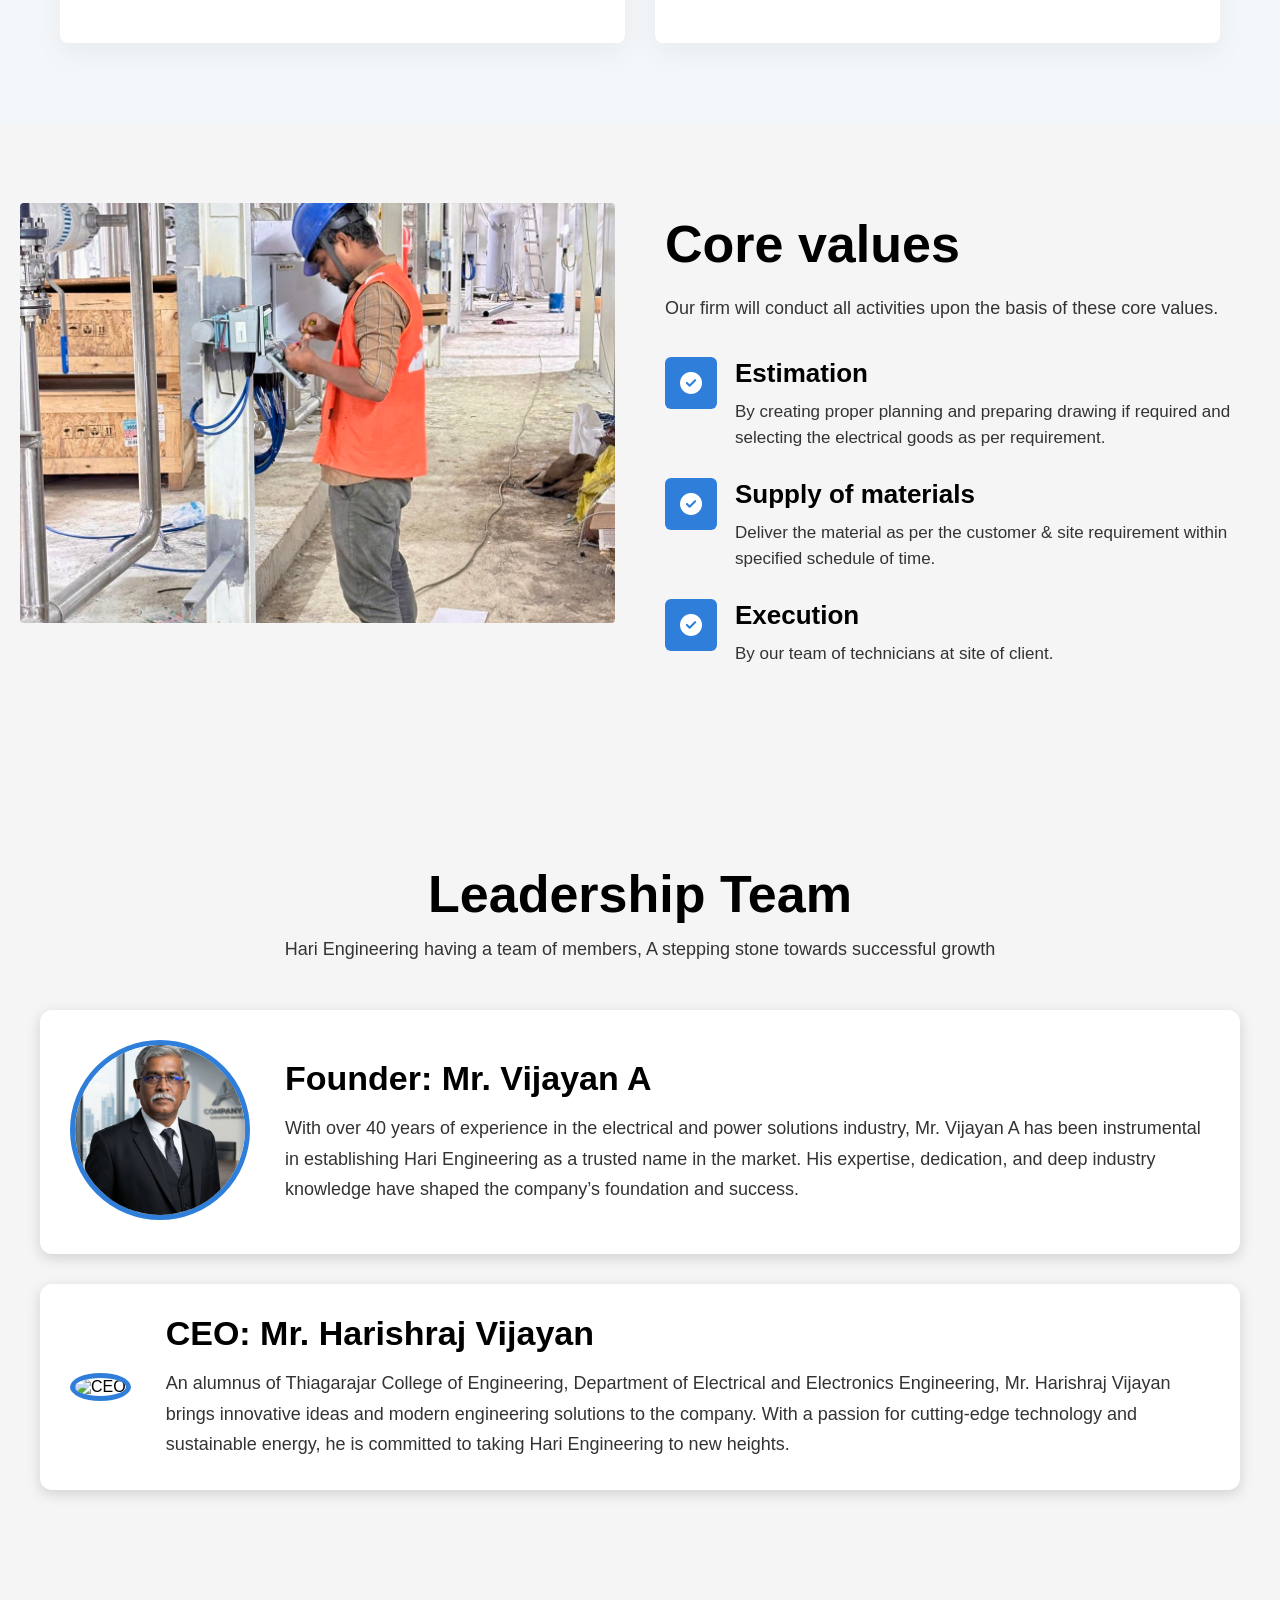
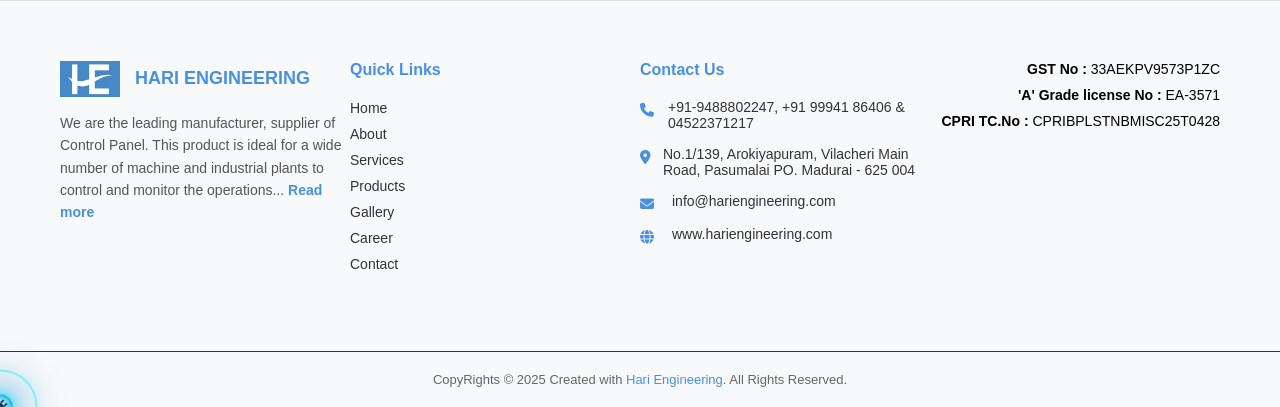
==== commit 2aa3e4f5: "finish" ====
--- a/about.html
+++ b/about.html
@@ -294,7 +294,7 @@
           <ul class="contact-details">
             <li>
               <i class="fa-solid fa-phone"></i>
-              <span>+91-9488802247 / 04522371217</span>
+              <span>+91-9488802247, +91 99941 86406 & 04522371217</span>
             </li>
             <li>
               <i class="fa-solid fa-location-dot"></i>
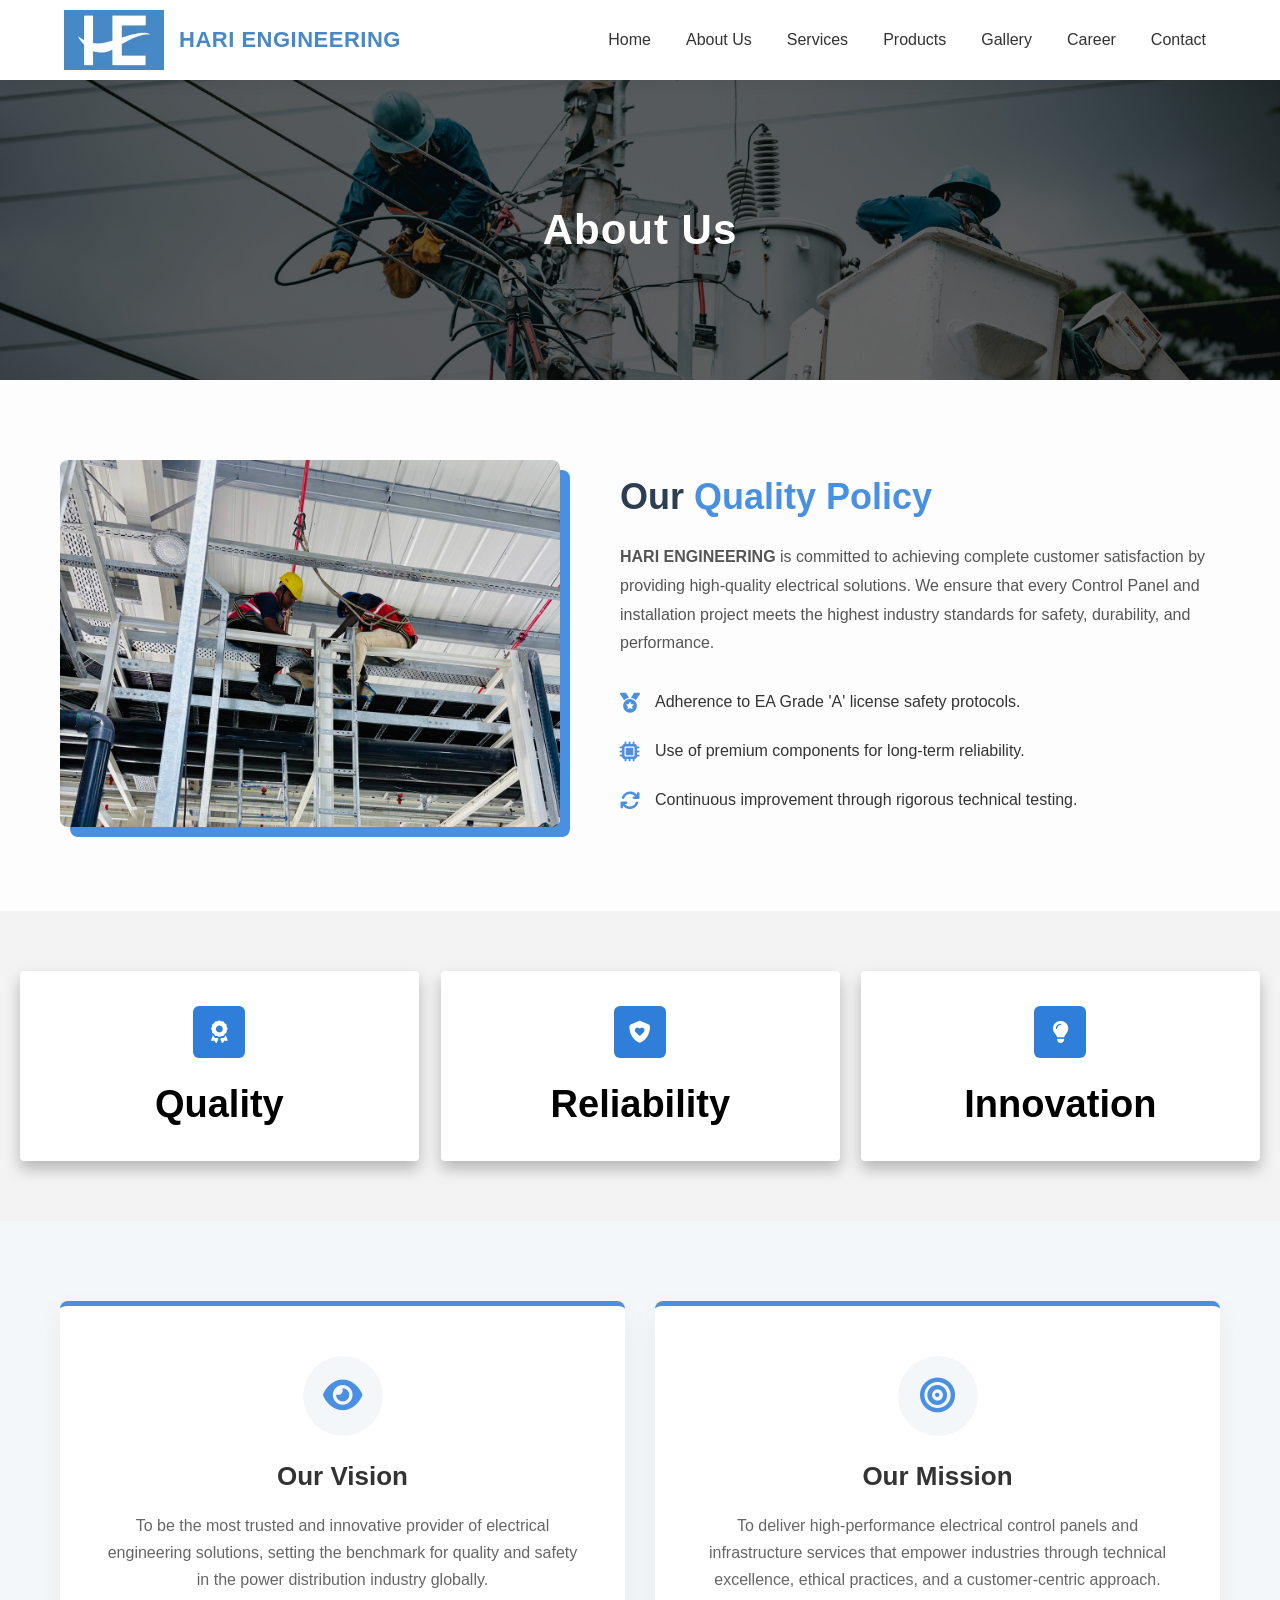
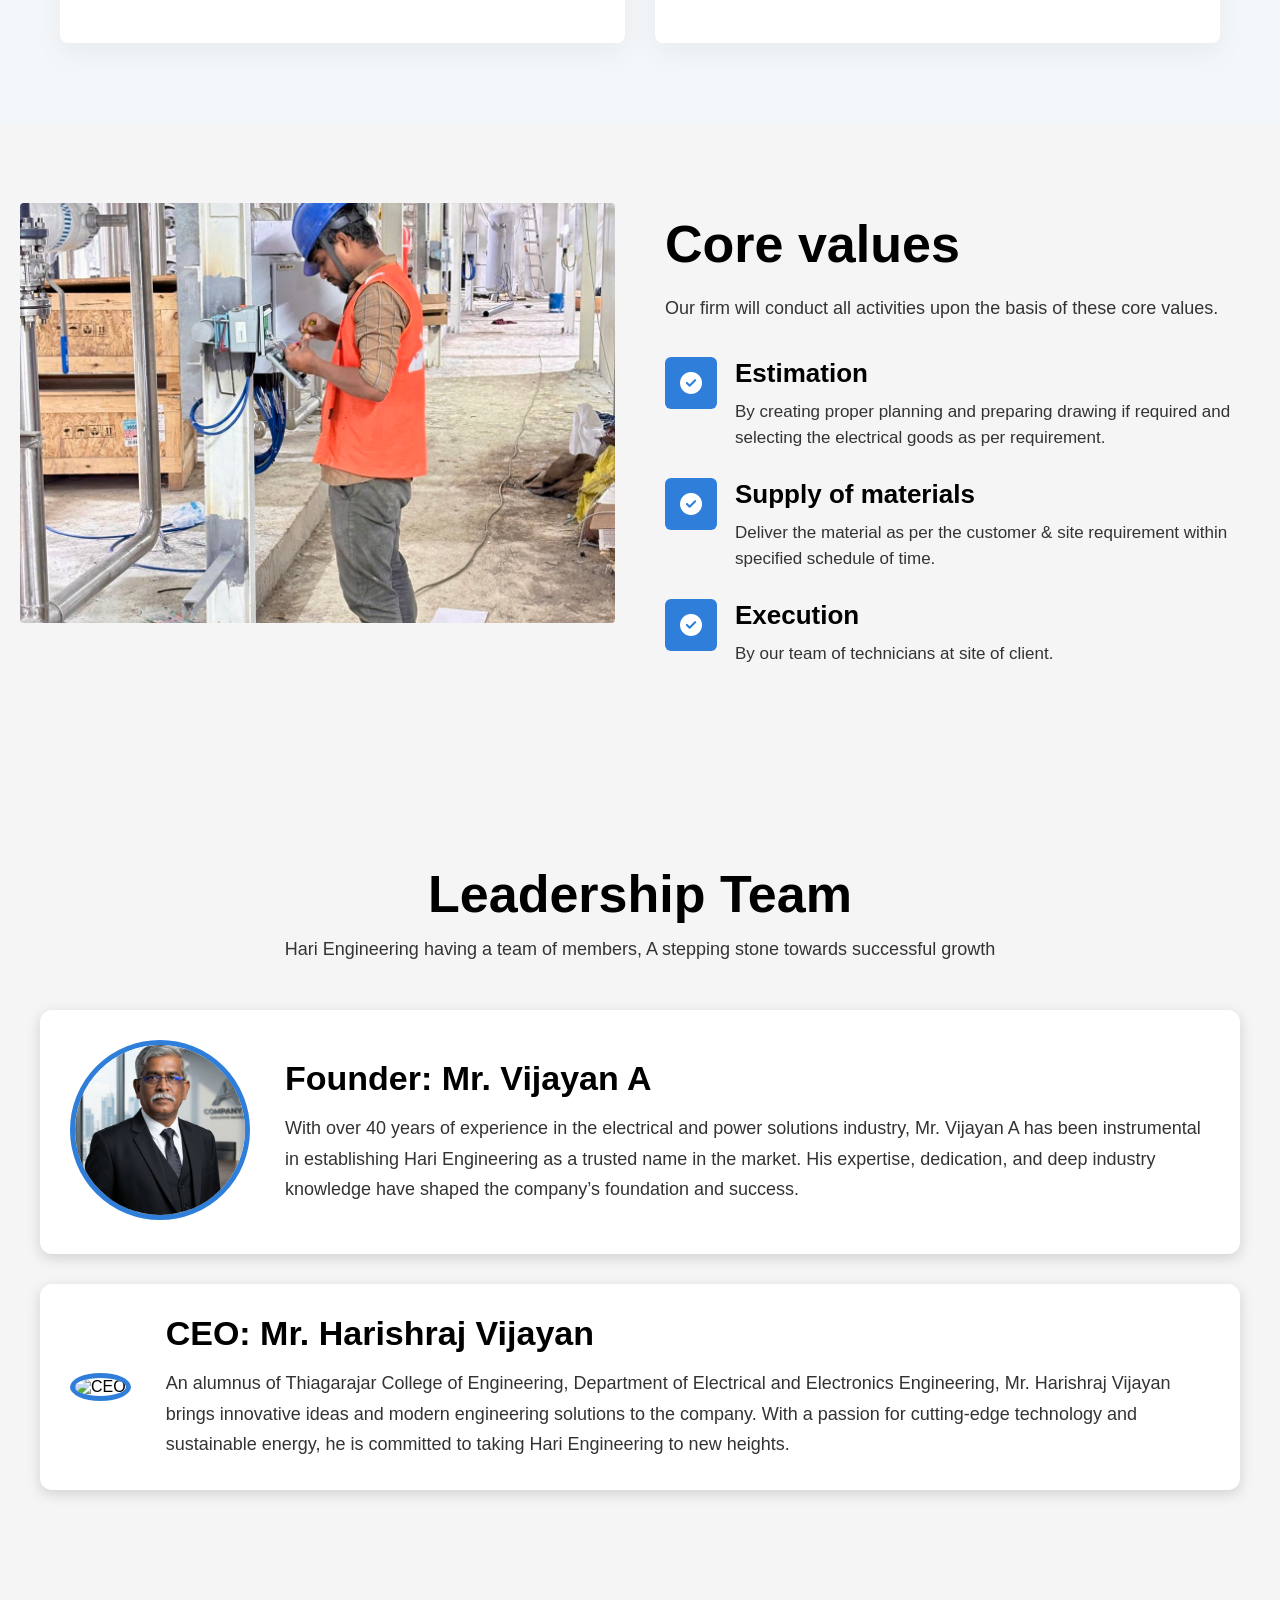
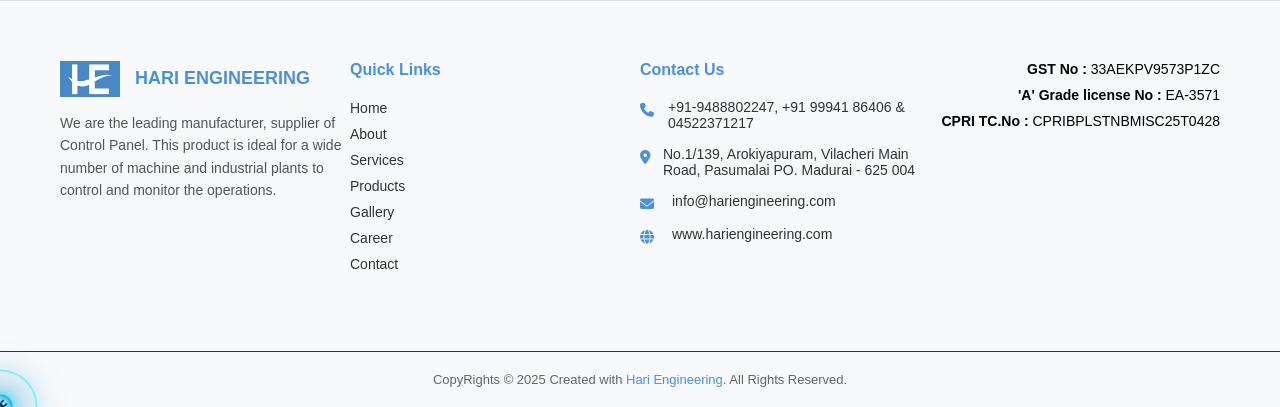
==== commit 7d852047: "finish" ====
--- a/about.html
+++ b/about.html
@@ -272,7 +272,7 @@
           <p class="brand-description">
             We are the leading manufacturer, supplier of Control Panel. This
             product is ideal for a wide number of machine and industrial plants
-            to control and monitor the operations... <a href="#">Read more</a>
+            to control and monitor the operations.
           </p>
         </div>
 
